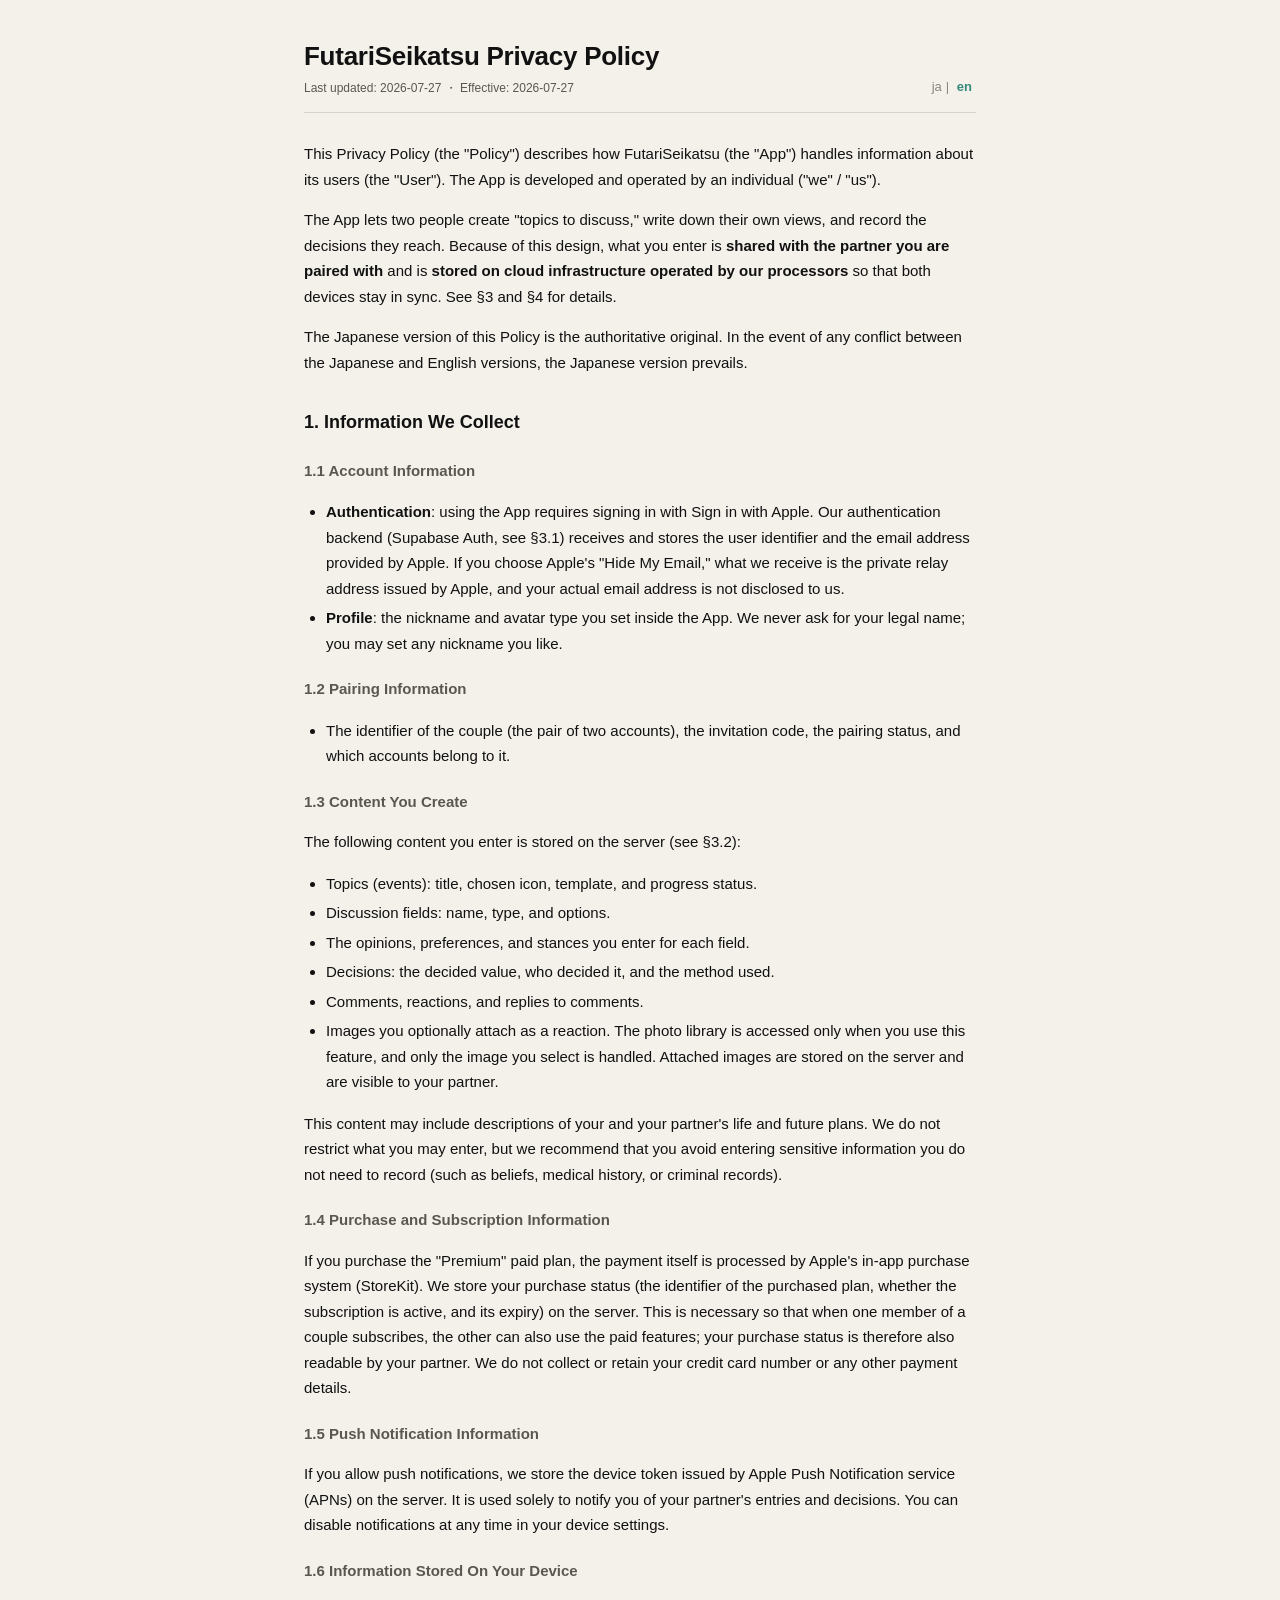
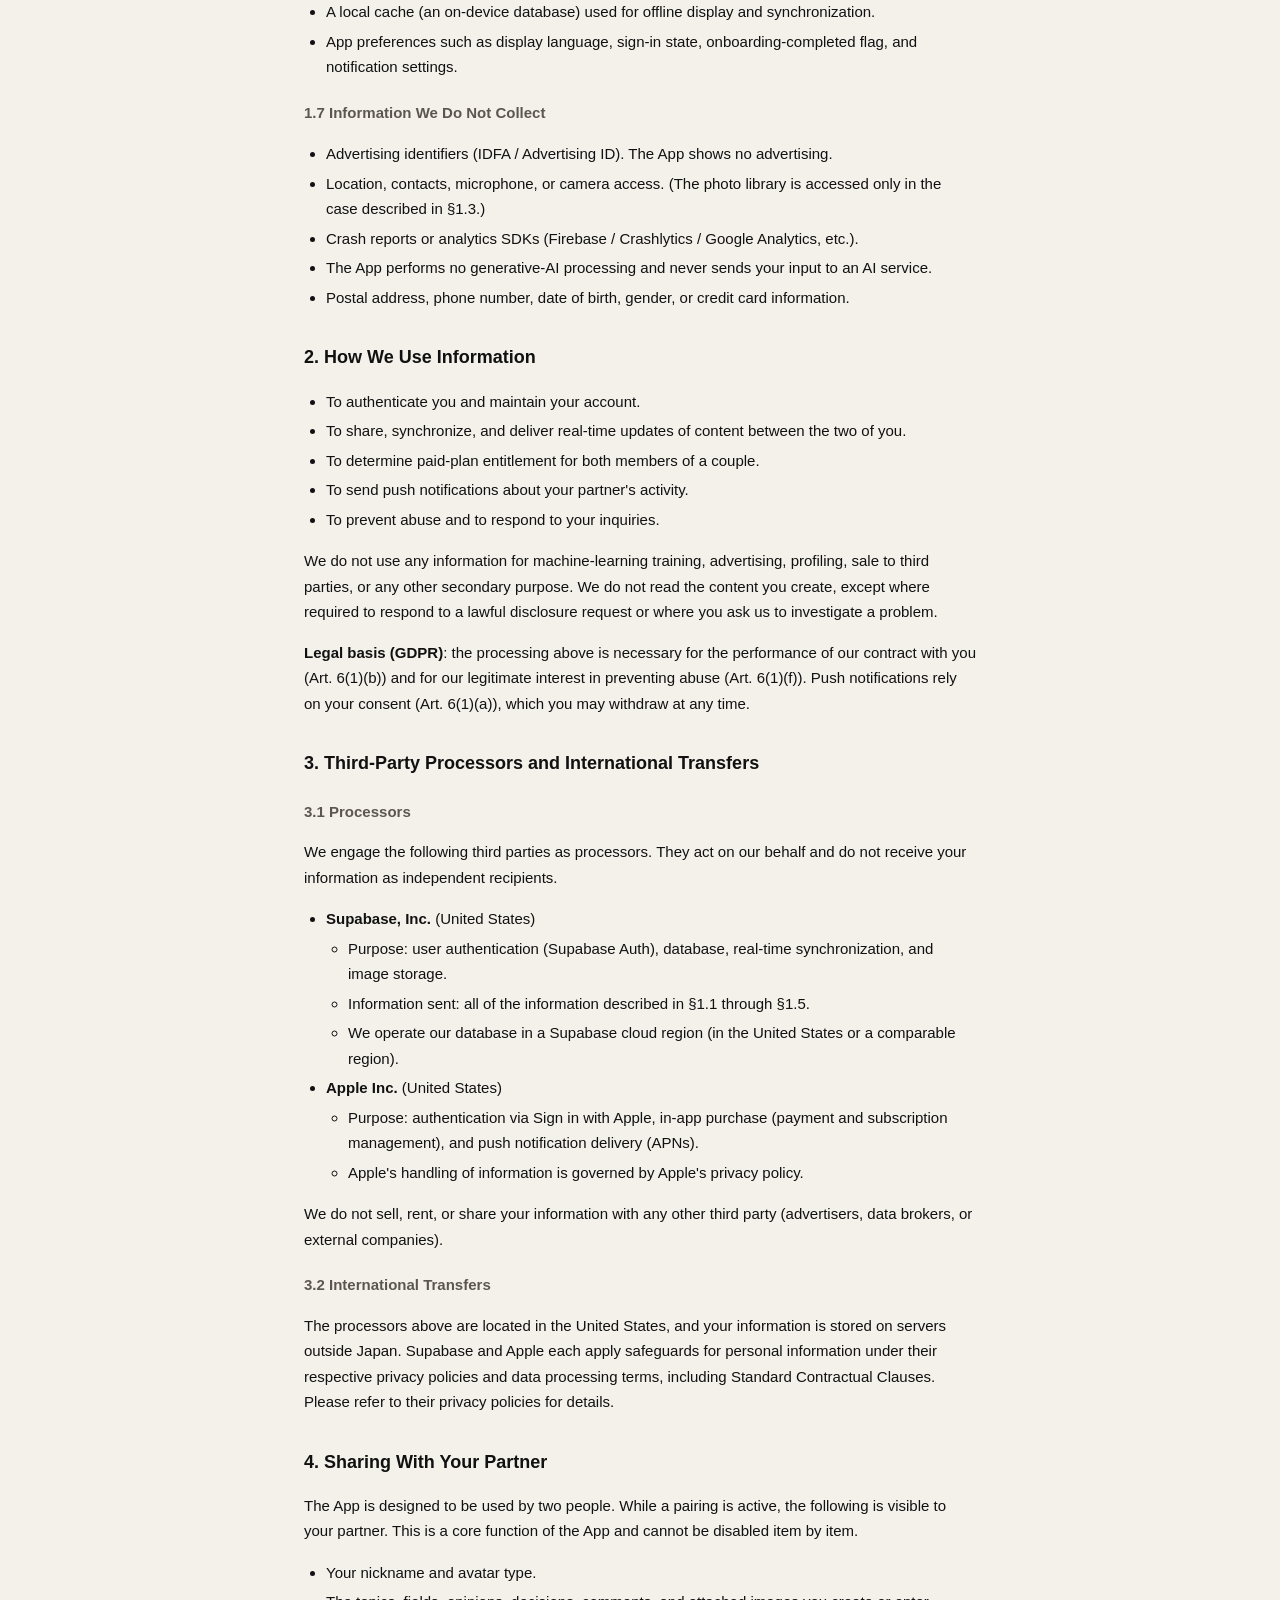
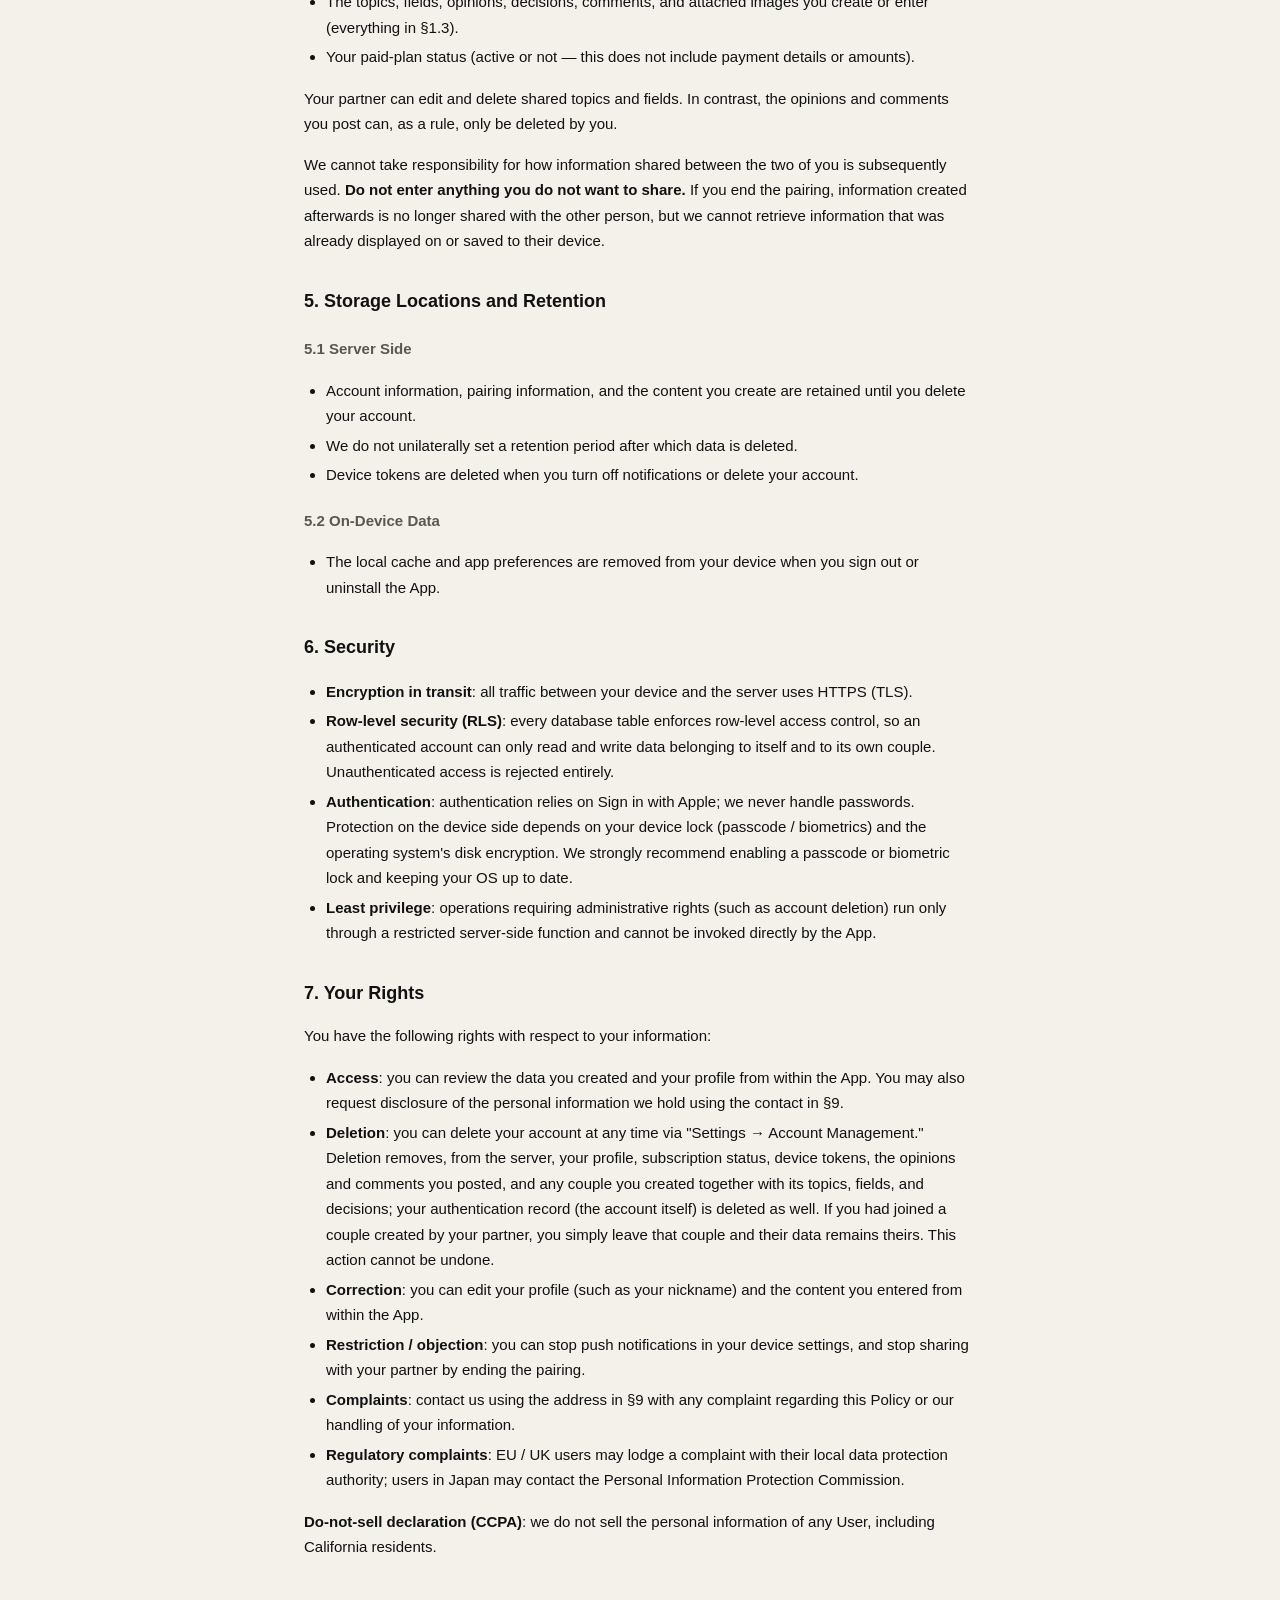
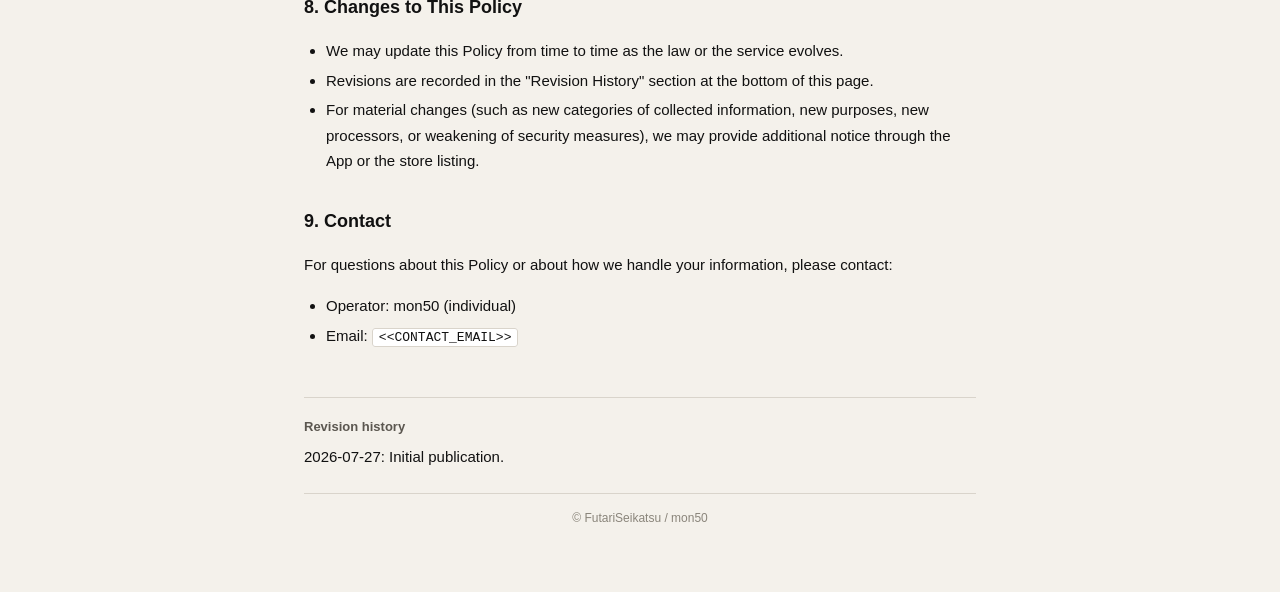
==== legal/privacy/en/index.html @ ec70d280 "Add legal pages for FutariSeikatsu (privacy / terms / tokushoho) Static site for GitHub Pages, mirro" ====
<!doctype html>
<!--
  FutariSeikatsu Privacy Policy (en)
  Mirrors the ja version. Reference frameworks:
  - GDPR (EU) Art. 13 / 14 (information to data subjects), Art. 28 (processors), Art. 15-22 (rights), Art. 44-49 (transfers)
  - CCPA (Cal. Civ. Code §§1798.100-1798.199) — do-not-sell declaration
  - Apple App Store Review Guideline 5.1, 5.1.1(v) (in-app account deletion)
  - The Japanese version is the authoritative original; this English translation is provided for accessibility.
-->
<html lang="en">
  <head>
    <meta charset="utf-8" />
    <meta name="viewport" content="width=device-width, initial-scale=1" />
    <meta name="robots" content="index,follow" />
    <title>FutariSeikatsu Privacy Policy</title>
    <link rel="stylesheet" href="../../shared/style.css" />
  </head>
  <body>
    <main class="legal">
      <header class="head">
        <div>
          <h1>FutariSeikatsu Privacy Policy</h1>
          <div class="sub">Last updated: 2026-07-27 ・ Effective: 2026-07-27</div>
        </div>
        <nav class="lang">
          <a href="../ja/">ja</a>|
          <a href="../en/" class="active">en</a>
        </nav>
      </header>

      <p>
        This Privacy Policy (the "Policy") describes how FutariSeikatsu (the "App") handles information
        about its users (the "User"). The App is developed and operated by an individual ("we" / "us").
      </p>
      <p>
        The App lets two people create "topics to discuss," write down their own views, and record the
        decisions they reach. Because of this design, what you enter is
        <strong>shared with the partner you are paired with</strong> and is
        <strong>stored on cloud infrastructure operated by our processors</strong> so that both devices stay
        in sync. See §3 and §4 for details.
      </p>
      <p>
        The Japanese version of this Policy is the authoritative original. In the event of any conflict
        between the Japanese and English versions, the Japanese version prevails.
      </p>

      <h2>1. Information We Collect</h2>

      <h3>1.1 Account Information</h3>
      <ul>
        <li>
          <strong>Authentication</strong>: using the App requires signing in with Sign in with Apple. Our
          authentication backend (Supabase Auth, see §3.1) receives and stores the user identifier and the
          email address provided by Apple. If you choose Apple's "Hide My Email," what we receive is the
          private relay address issued by Apple, and your actual email address is not disclosed to us.
        </li>
        <li>
          <strong>Profile</strong>: the nickname and avatar type you set inside the App. We never ask for
          your legal name; you may set any nickname you like.
        </li>
      </ul>

      <h3>1.2 Pairing Information</h3>
      <ul>
        <li>The identifier of the couple (the pair of two accounts), the invitation code, the pairing status, and which accounts belong to it.</li>
      </ul>

      <h3>1.3 Content You Create</h3>
      <p>The following content you enter is stored on the server (see §3.2):</p>
      <ul>
        <li>Topics (events): title, chosen icon, template, and progress status.</li>
        <li>Discussion fields: name, type, and options.</li>
        <li>The opinions, preferences, and stances you enter for each field.</li>
        <li>Decisions: the decided value, who decided it, and the method used.</li>
        <li>Comments, reactions, and replies to comments.</li>
        <li>
          Images you optionally attach as a reaction. The photo library is accessed only when you use this
          feature, and only the image you select is handled. Attached images are stored on the server and
          are visible to your partner.
        </li>
      </ul>
      <p>
        This content may include descriptions of your and your partner's life and future plans. We do not
        restrict what you may enter, but we recommend that you avoid entering sensitive information you do
        not need to record (such as beliefs, medical history, or criminal records).
      </p>

      <h3>1.4 Purchase and Subscription Information</h3>
      <p>
        If you purchase the "Premium" paid plan, the payment itself is processed by Apple's in-app purchase
        system (StoreKit). We store your purchase status (the identifier of the purchased plan, whether the
        subscription is active, and its expiry) on the server. This is necessary so that when one member of
        a couple subscribes, the other can also use the paid features; your purchase status is therefore
        also readable by your partner. We do not collect or retain your credit card number or any other
        payment details.
      </p>

      <h3>1.5 Push Notification Information</h3>
      <p>
        If you allow push notifications, we store the device token issued by Apple Push Notification service
        (APNs) on the server. It is used solely to notify you of your partner's entries and decisions. You
        can disable notifications at any time in your device settings.
      </p>

      <h3>1.6 Information Stored On Your Device</h3>
      <ul>
        <li>A local cache (an on-device database) used for offline display and synchronization.</li>
        <li>App preferences such as display language, sign-in state, onboarding-completed flag, and notification settings.</li>
      </ul>

      <h3>1.7 Information We Do Not Collect</h3>
      <ul>
        <li>Advertising identifiers (IDFA / Advertising ID). The App shows no advertising.</li>
        <li>Location, contacts, microphone, or camera access. (The photo library is accessed only in the case described in §1.3.)</li>
        <li>Crash reports or analytics SDKs (Firebase / Crashlytics / Google Analytics, etc.).</li>
        <li>The App performs no generative-AI processing and never sends your input to an AI service.</li>
        <li>Postal address, phone number, date of birth, gender, or credit card information.</li>
      </ul>

      <h2>2. How We Use Information</h2>
      <ul>
        <li>To authenticate you and maintain your account.</li>
        <li>To share, synchronize, and deliver real-time updates of content between the two of you.</li>
        <li>To determine paid-plan entitlement for both members of a couple.</li>
        <li>To send push notifications about your partner's activity.</li>
        <li>To prevent abuse and to respond to your inquiries.</li>
      </ul>
      <p>
        We do not use any information for machine-learning training, advertising, profiling, sale to third
        parties, or any other secondary purpose. We do not read the content you create, except where
        required to respond to a lawful disclosure request or where you ask us to investigate a problem.
      </p>
      <p>
        <strong>Legal basis (GDPR)</strong>: the processing above is necessary for the performance of our
        contract with you (Art. 6(1)(b)) and for our legitimate interest in preventing abuse (Art. 6(1)(f)).
        Push notifications rely on your consent (Art. 6(1)(a)), which you may withdraw at any time.
      </p>

      <h2>3. Third-Party Processors and International Transfers</h2>
      <h3>3.1 Processors</h3>
      <p>
        We engage the following third parties as processors. They act on our behalf and do not receive your
        information as independent recipients.
      </p>
      <ul>
        <li>
          <strong>Supabase, Inc.</strong> (United States)
          <ul>
            <li>Purpose: user authentication (Supabase Auth), database, real-time synchronization, and image storage.</li>
            <li>Information sent: all of the information described in §1.1 through §1.5.</li>
            <li>We operate our database in a Supabase cloud region (in the United States or a comparable region).</li>
          </ul>
        </li>
        <li>
          <strong>Apple Inc.</strong> (United States)
          <ul>
            <li>Purpose: authentication via Sign in with Apple, in-app purchase (payment and subscription management), and push notification delivery (APNs).</li>
            <li>Apple's handling of information is governed by Apple's privacy policy.</li>
          </ul>
        </li>
      </ul>
      <p>
        We do not sell, rent, or share your information with any other third party (advertisers, data
        brokers, or external companies).
      </p>
      <h3>3.2 International Transfers</h3>
      <p>
        The processors above are located in the United States, and your information is stored on servers
        outside Japan. Supabase and Apple each apply safeguards for personal information under their
        respective privacy policies and data processing terms, including Standard Contractual Clauses.
        Please refer to their privacy policies for details.
      </p>

      <h2>4. Sharing With Your Partner</h2>
      <p>
        The App is designed to be used by two people. While a pairing is active, the following is visible to
        your partner. This is a core function of the App and cannot be disabled item by item.
      </p>
      <ul>
        <li>Your nickname and avatar type.</li>
        <li>The topics, fields, opinions, decisions, comments, and attached images you create or enter (everything in §1.3).</li>
        <li>Your paid-plan status (active or not — this does not include payment details or amounts).</li>
      </ul>
      <p>
        Your partner can edit and delete shared topics and fields. In contrast, the opinions and comments
        you post can, as a rule, only be deleted by you.
      </p>
      <p>
        We cannot take responsibility for how information shared between the two of you is subsequently
        used. <strong>Do not enter anything you do not want to share.</strong> If you end the pairing,
        information created afterwards is no longer shared with the other person, but we cannot retrieve
        information that was already displayed on or saved to their device.
      </p>

      <h2>5. Storage Locations and Retention</h2>
      <h3>5.1 Server Side</h3>
      <ul>
        <li>Account information, pairing information, and the content you create are retained until you delete your account.</li>
        <li>We do not unilaterally set a retention period after which data is deleted.</li>
        <li>Device tokens are deleted when you turn off notifications or delete your account.</li>
      </ul>
      <h3>5.2 On-Device Data</h3>
      <ul>
        <li>The local cache and app preferences are removed from your device when you sign out or uninstall the App.</li>
      </ul>

      <h2>6. Security</h2>
      <ul>
        <li><strong>Encryption in transit</strong>: all traffic between your device and the server uses HTTPS (TLS).</li>
        <li>
          <strong>Row-level security (RLS)</strong>: every database table enforces row-level access control,
          so an authenticated account can only read and write data belonging to itself and to its own
          couple. Unauthenticated access is rejected entirely.
        </li>
        <li>
          <strong>Authentication</strong>: authentication relies on Sign in with Apple; we never handle
          passwords. Protection on the device side depends on your device lock (passcode / biometrics) and
          the operating system's disk encryption. We strongly recommend enabling a passcode or biometric
          lock and keeping your OS up to date.
        </li>
        <li>
          <strong>Least privilege</strong>: operations requiring administrative rights (such as account
          deletion) run only through a restricted server-side function and cannot be invoked directly by the
          App.
        </li>
      </ul>

      <h2>7. Your Rights</h2>
      <p>You have the following rights with respect to your information:</p>
      <ul>
        <li><strong>Access</strong>: you can review the data you created and your profile from within the App. You may also request disclosure of the personal information we hold using the contact in §9.</li>
        <li>
          <strong>Deletion</strong>: you can delete your account at any time via "Settings → Account
          Management." Deletion removes, from the server, your profile, subscription status, device tokens,
          the opinions and comments you posted, and any couple you created together with its topics, fields,
          and decisions; your authentication record (the account itself) is deleted as well. If you had
          joined a couple created by your partner, you simply leave that couple and their data remains
          theirs. This action cannot be undone.
        </li>
        <li><strong>Correction</strong>: you can edit your profile (such as your nickname) and the content you entered from within the App.</li>
        <li><strong>Restriction / objection</strong>: you can stop push notifications in your device settings, and stop sharing with your partner by ending the pairing.</li>
        <li><strong>Complaints</strong>: contact us using the address in §9 with any complaint regarding this Policy or our handling of your information.</li>
        <li><strong>Regulatory complaints</strong>: EU / UK users may lodge a complaint with their local data protection authority; users in Japan may contact the Personal Information Protection Commission.</li>
      </ul>
      <p>
        <strong>Do-not-sell declaration (CCPA)</strong>: we do not sell the personal information of any
        User, including California residents.
      </p>

      <h2>8. Changes to This Policy</h2>
      <ul>
        <li>We may update this Policy from time to time as the law or the service evolves.</li>
        <li>Revisions are recorded in the "Revision History" section at the bottom of this page.</li>
        <li>
          For material changes (such as new categories of collected information, new purposes, new
          processors, or weakening of security measures), we may provide additional notice through the App
          or the store listing.
        </li>
      </ul>

      <h2>9. Contact</h2>
      <p>For questions about this Policy or about how we handle your information, please contact:</p>
      <ul>
        <li>Operator: mon50 (individual)</li>
        <li>Email: <code>&lt;&lt;CONTACT_EMAIL&gt;&gt;</code></li>
      </ul>

      <footer class="revisions">
        <strong>Revision history</strong>
        <ul>
          <li>2026-07-27: Initial publication.</li>
        </ul>
      </footer>
      <footer class="bottom">© FutariSeikatsu / mon50</footer>
    </main>
  </body>
</html>
---- legal/shared/style.css ----
/*
  ふたりせいかつ 法務ページ共有スタイル。
  worldview: Soft Brutalist Minimal Grid。落ち着いた色とフラットレイアウト、絵文字や装飾を避ける。
  アクセントはアプリのプライマリ Warm Mint (#84D4C8) を、クリーム地でのコントラスト確保のため暗く調整した値。
*/

:root {
  --bg: #f4f1eb;
  --surface: #ffffff;
  --line: #d9d4cb;
  --text: #111111;
  --text-muted: #5b5750;
  --text-subtle: #8a857b;
  --accent: #35887a;
  --link: #3f5a62;
}

* {
  box-sizing: border-box;
}

html,
body {
  margin: 0;
  padding: 0;
}

body {
  background: var(--bg);
  color: var(--text);
  font-family: -apple-system, "Hiragino Sans", "Helvetica Neue", "Yu Gothic", "Segoe UI", Arial,
    sans-serif;
  font-size: 16px;
  line-height: 1.7;
  -webkit-text-size-adjust: 100%;
}

main.legal {
  max-width: 720px;
  margin: 0 auto;
  padding: 40px 24px 64px;
}

header.head {
  border-bottom: 1px solid var(--line);
  padding-bottom: 14px;
  margin-bottom: 28px;
  display: flex;
  justify-content: space-between;
  align-items: flex-end;
  gap: 16px;
  flex-wrap: wrap;
}

header.head h1 {
  margin: 0;
  font-size: 26px;
  line-height: 1.3;
  font-weight: 700;
  letter-spacing: -0.01em;
}

header.head .sub {
  font-size: 12px;
  color: var(--text-muted);
  margin-top: 4px;
}

nav.lang {
  font-size: 13px;
  color: var(--text-subtle);
}

nav.lang a {
  color: var(--text-subtle);
  text-decoration: none;
  margin: 0 4px;
}

nav.lang a.active {
  color: var(--accent);
  font-weight: 700;
}

nav.lang a:hover {
  color: var(--text-muted);
}

main.legal h2 {
  font-size: 18px;
  margin-top: 32px;
  margin-bottom: 8px;
  font-weight: 700;
}

main.legal h3 {
  font-size: 15px;
  margin-top: 20px;
  margin-bottom: 6px;
  font-weight: 700;
  color: var(--text-muted);
}

main.legal p,
main.legal li {
  font-size: 15px;
  color: var(--text);
}

main.legal ul,
main.legal ol {
  padding-left: 22px;
}

main.legal li {
  margin: 4px 0;
}

main.legal strong {
  font-weight: 700;
}

main.legal code {
  background: var(--surface);
  border: 1px solid var(--line);
  padding: 1px 6px;
  border-radius: 3px;
  font-family: "SF Mono", Menlo, Consolas, monospace;
  font-size: 13px;
}

footer.revisions {
  margin-top: 48px;
  padding-top: 18px;
  border-top: 1px solid var(--line);
  font-size: 13px;
  color: var(--text-muted);
}

footer.revisions strong {
  display: block;
  margin-bottom: 6px;
}

footer.revisions ul {
  list-style: none;
  padding-left: 0;
  margin: 0;
}

footer.revisions li {
  margin: 3px 0;
}

footer.bottom {
  margin-top: 24px;
  padding-top: 14px;
  border-top: 1px solid var(--line);
  font-size: 12px;
  color: var(--text-subtle);
  text-align: center;
}

@media (max-width: 480px) {
  main.legal {
    padding: 24px 16px 48px;
  }
  header.head h1 {
    font-size: 22px;
  }
}
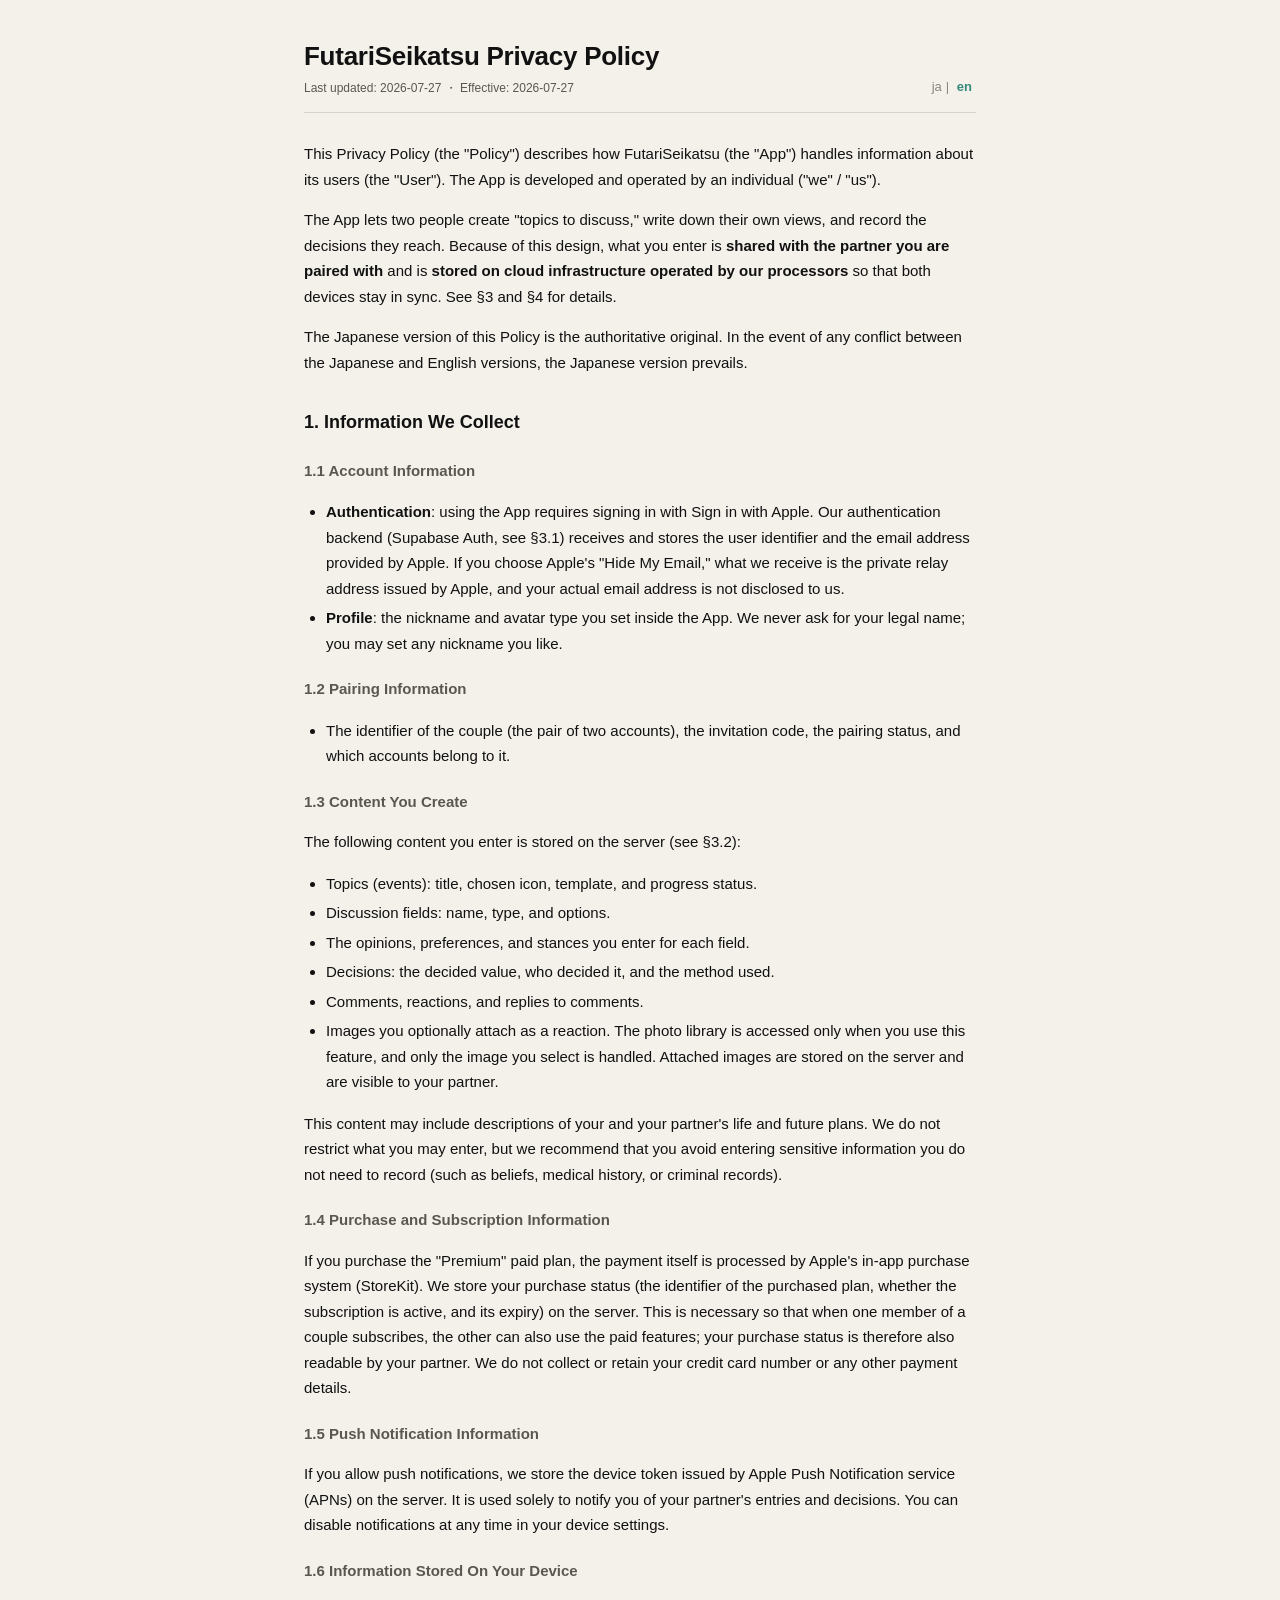
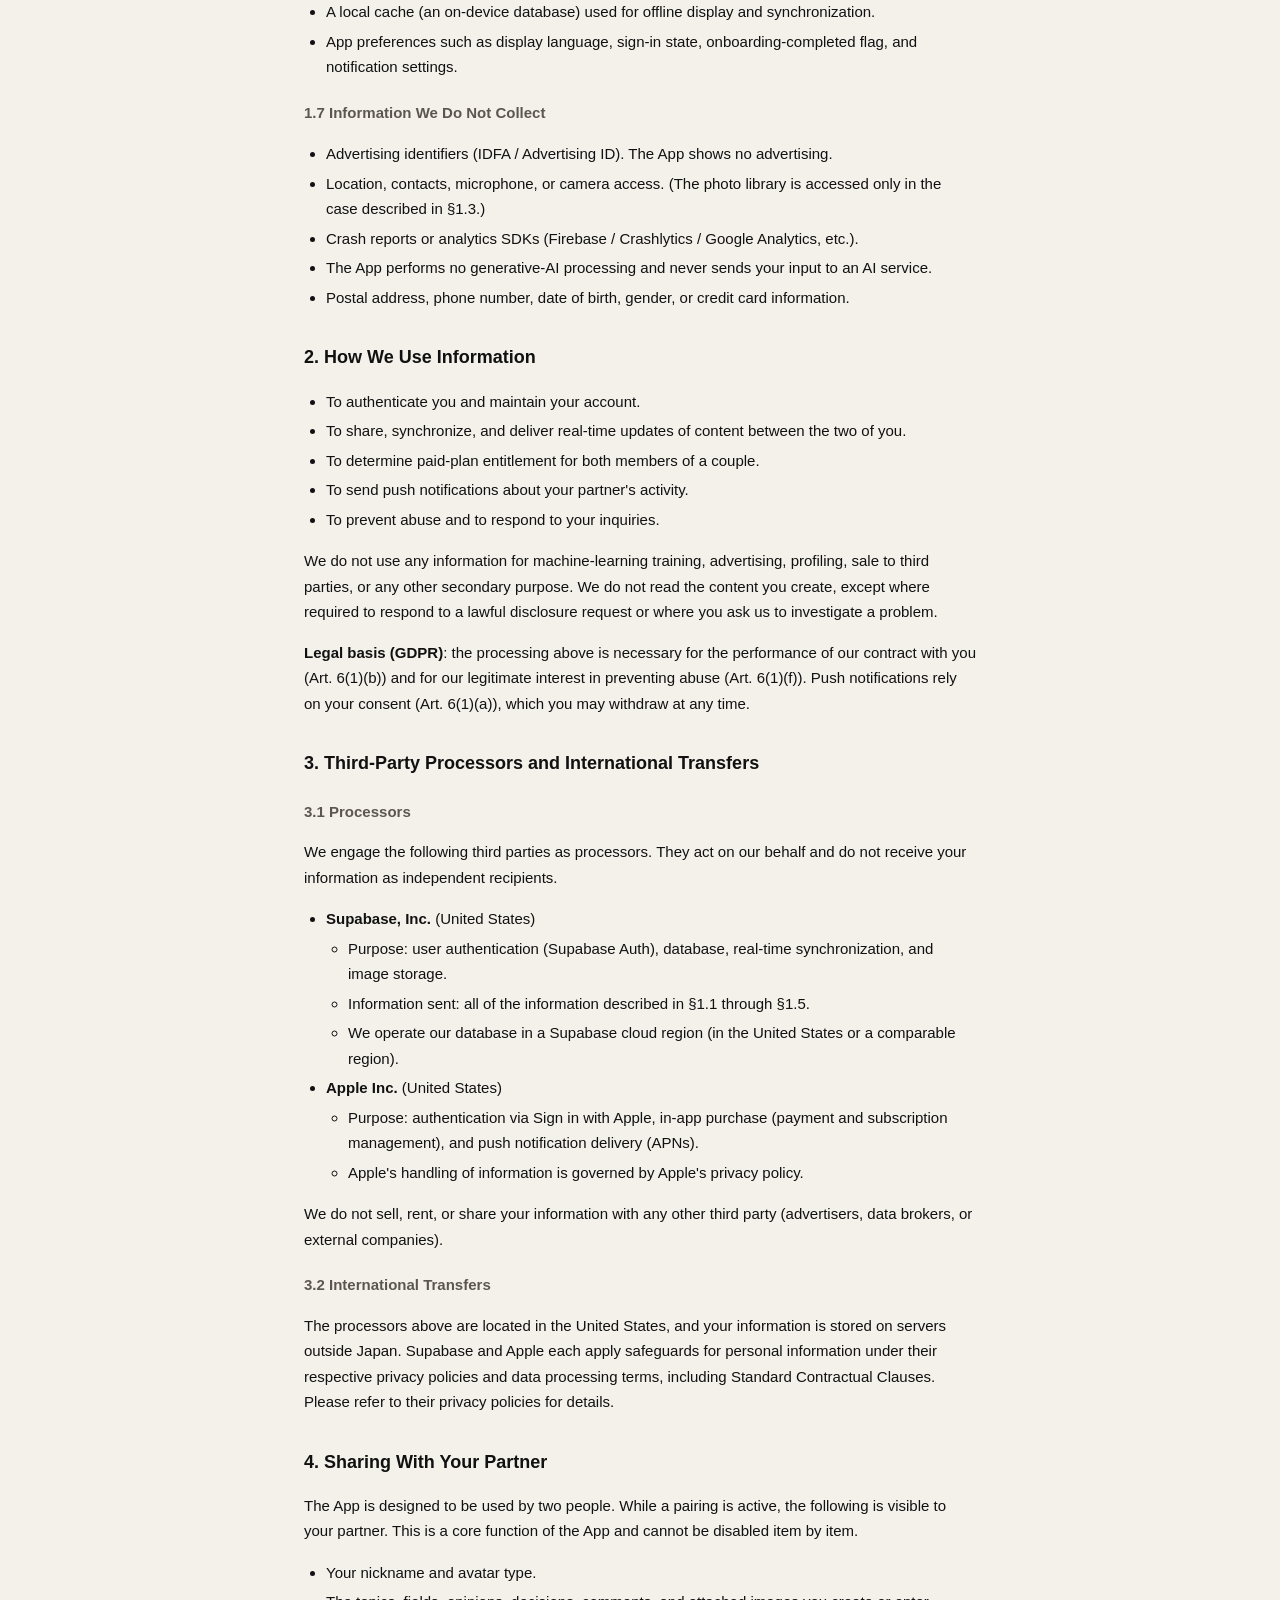
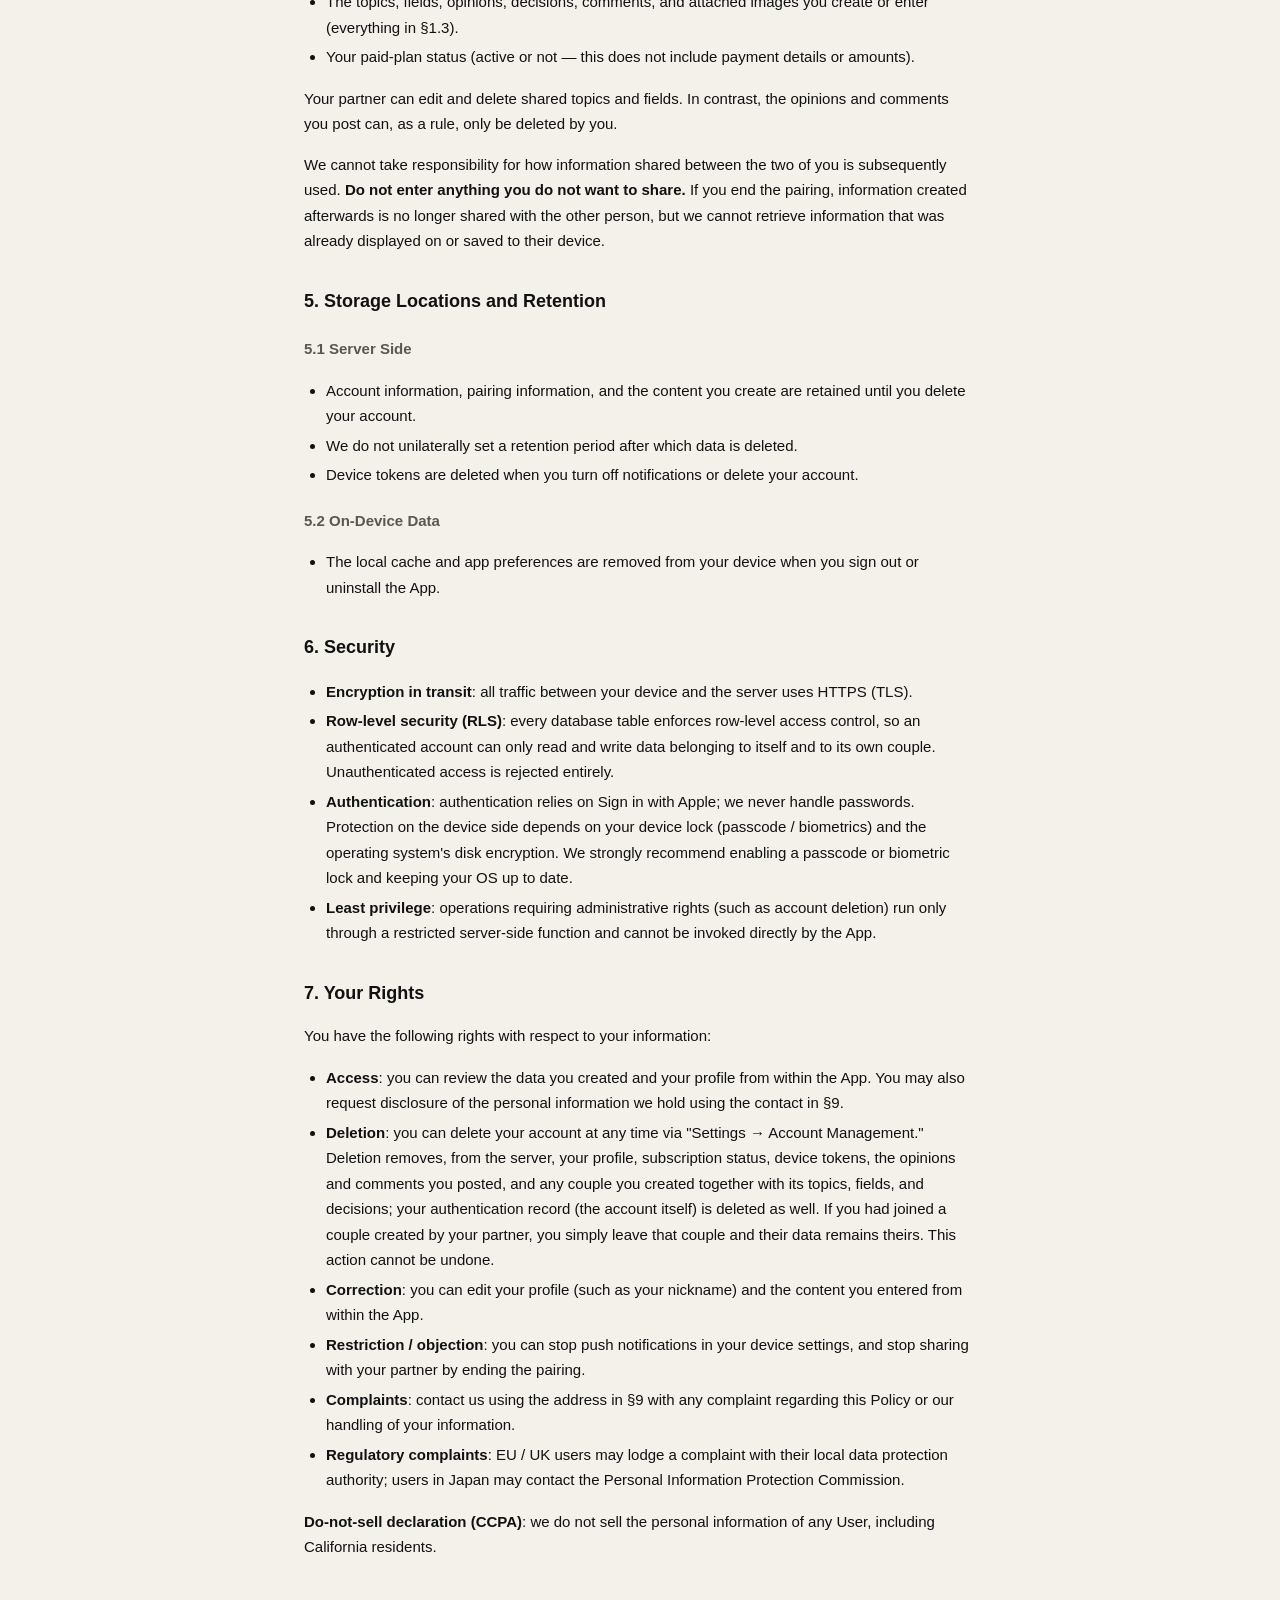
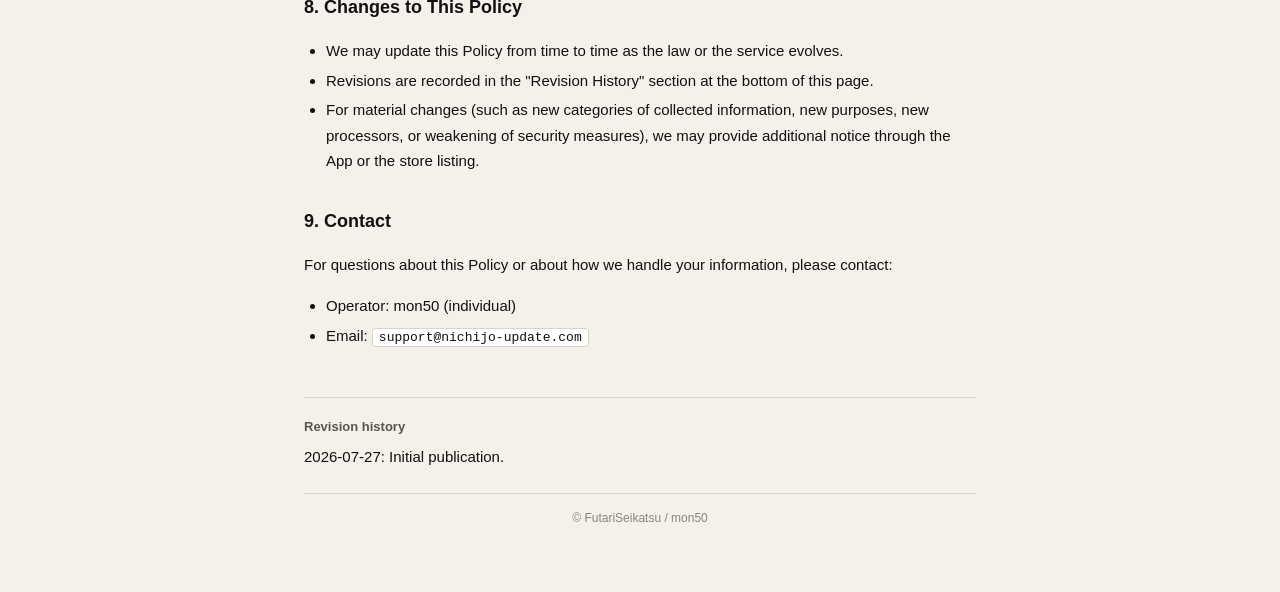
==== commit 88c219ba: "legal: 連絡先メールを support@nichijo-update.com に確定・置換 Co-Authored-By: Claude Fable 5 <noreply@anthropic.c" ====
--- a/legal/privacy/en/index.html
+++ b/legal/privacy/en/index.html
@@ -262,7 +262,7 @@
       <p>For questions about this Policy or about how we handle your information, please contact:</p>
       <ul>
         <li>Operator: mon50 (individual)</li>
-        <li>Email: <code>&lt;&lt;CONTACT_EMAIL&gt;&gt;</code></li>
+        <li>Email: <code>support@nichijo-update.com</code></li>
       </ul>
 
       <footer class="revisions">
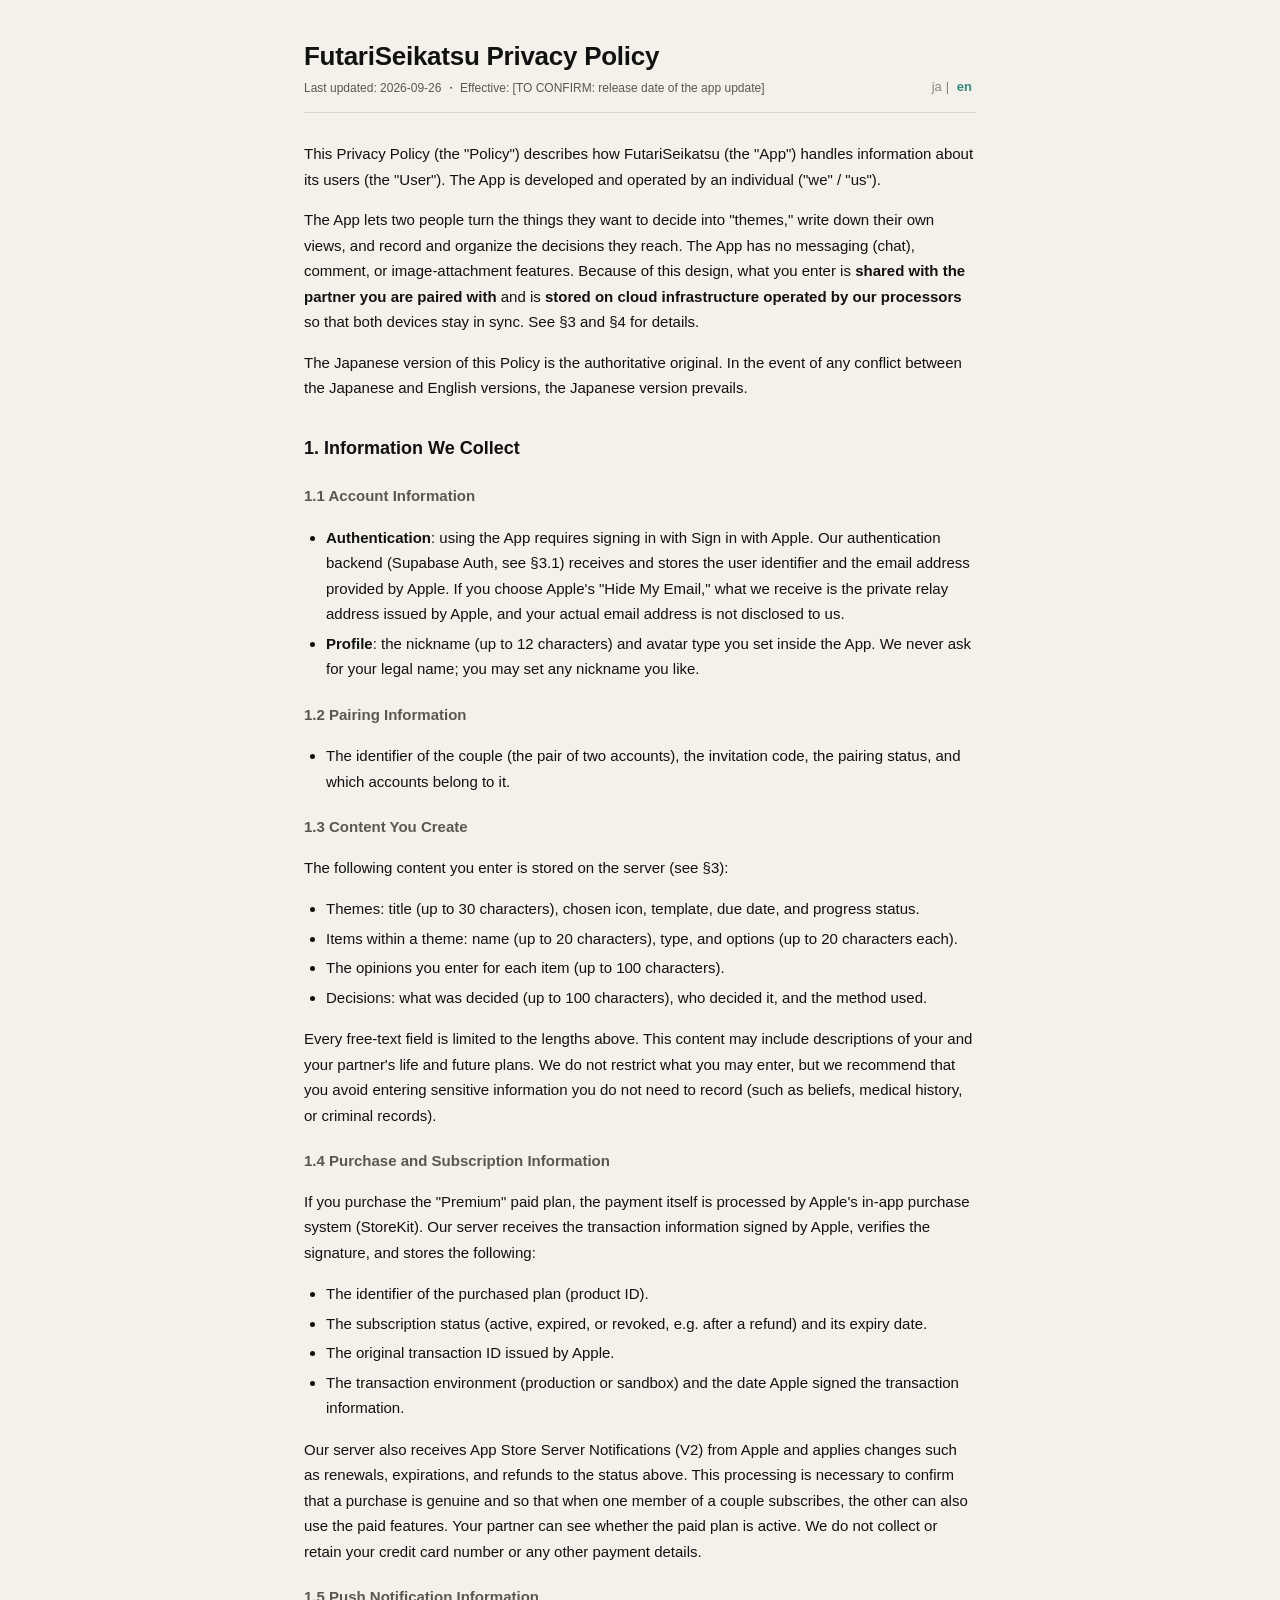
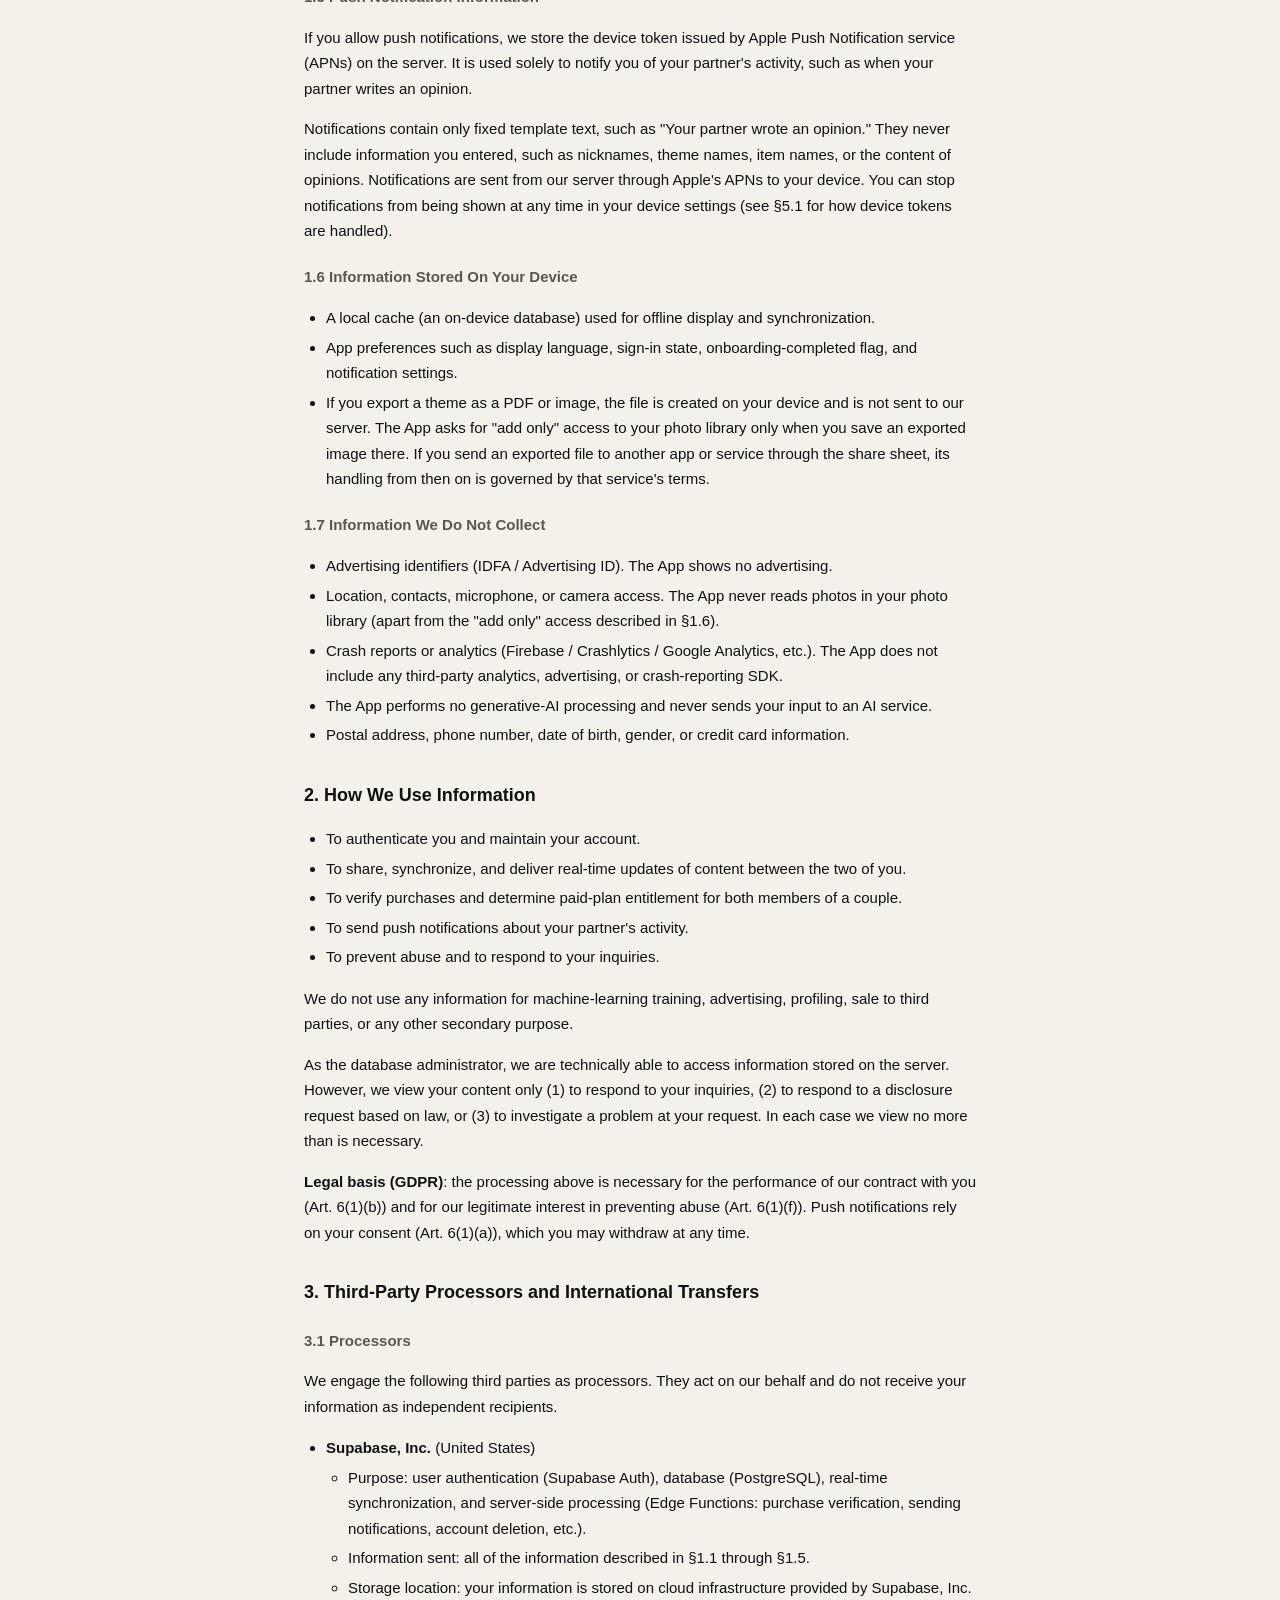
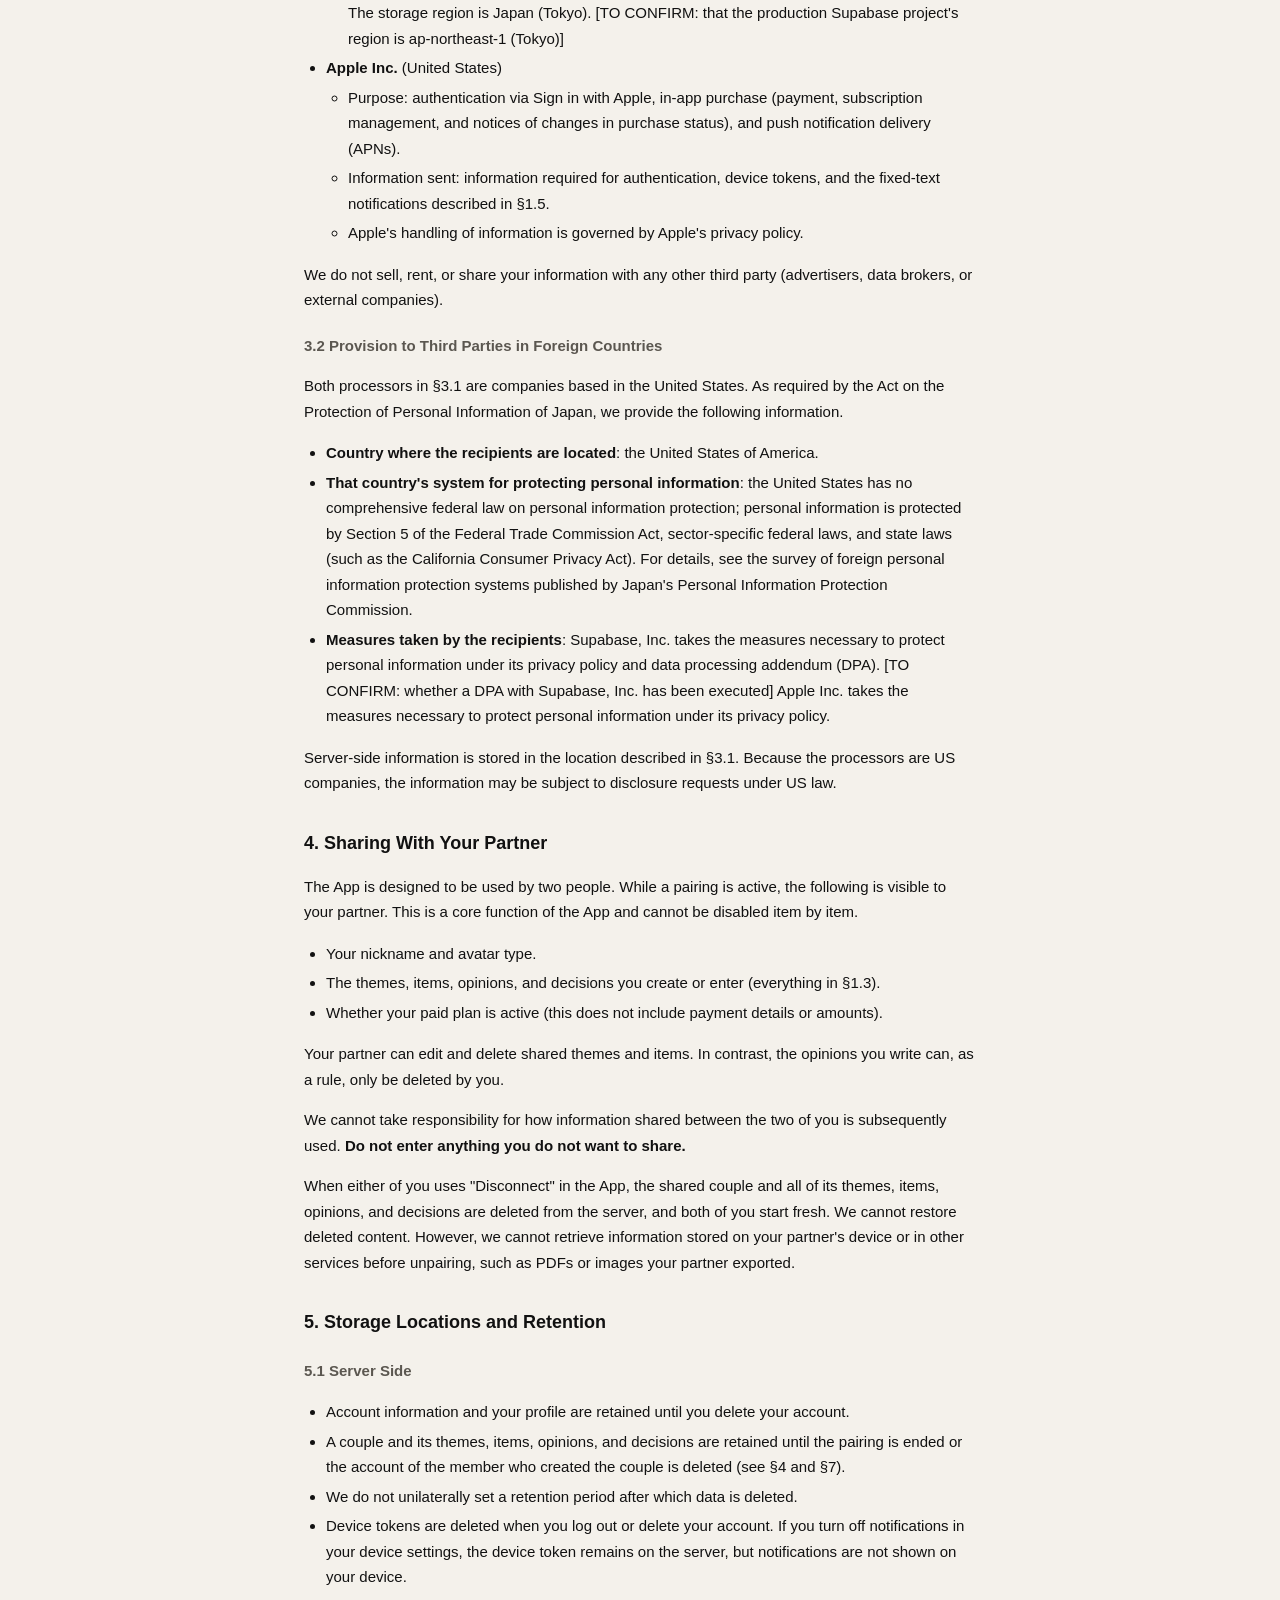
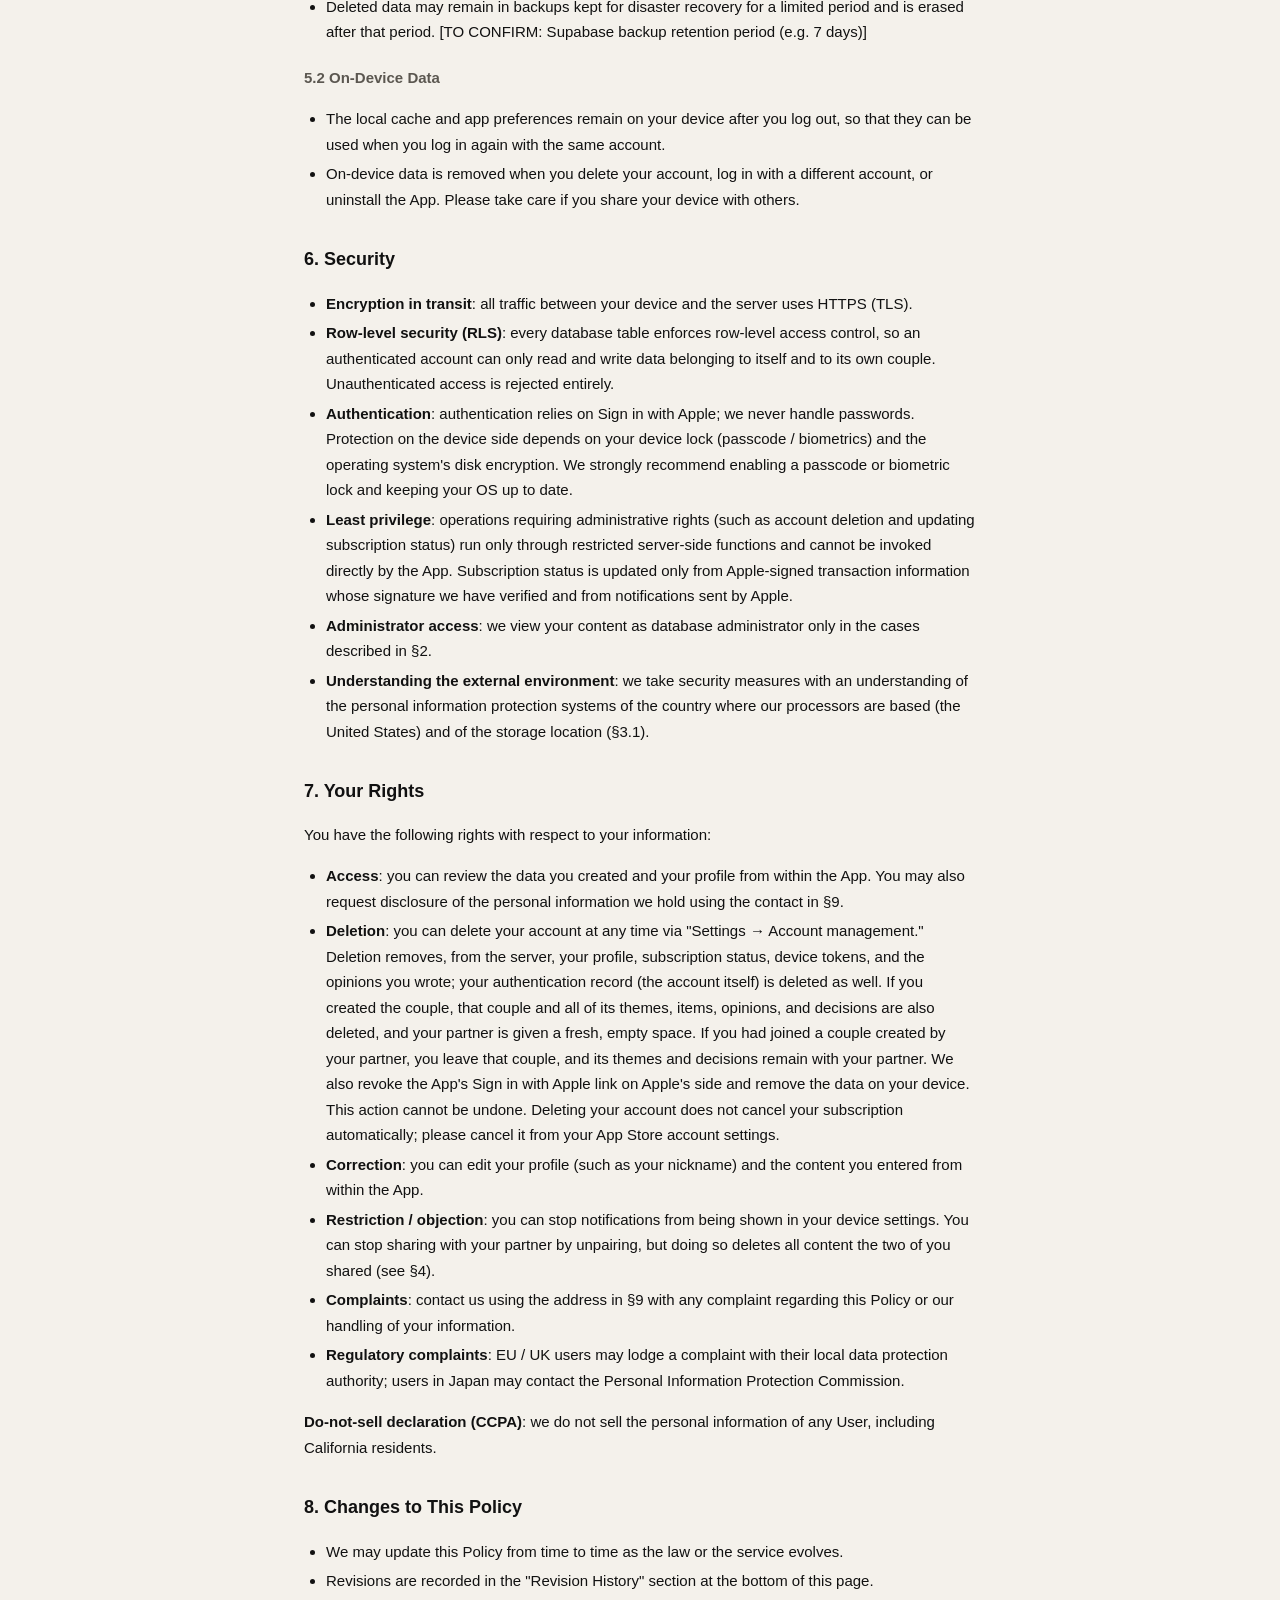
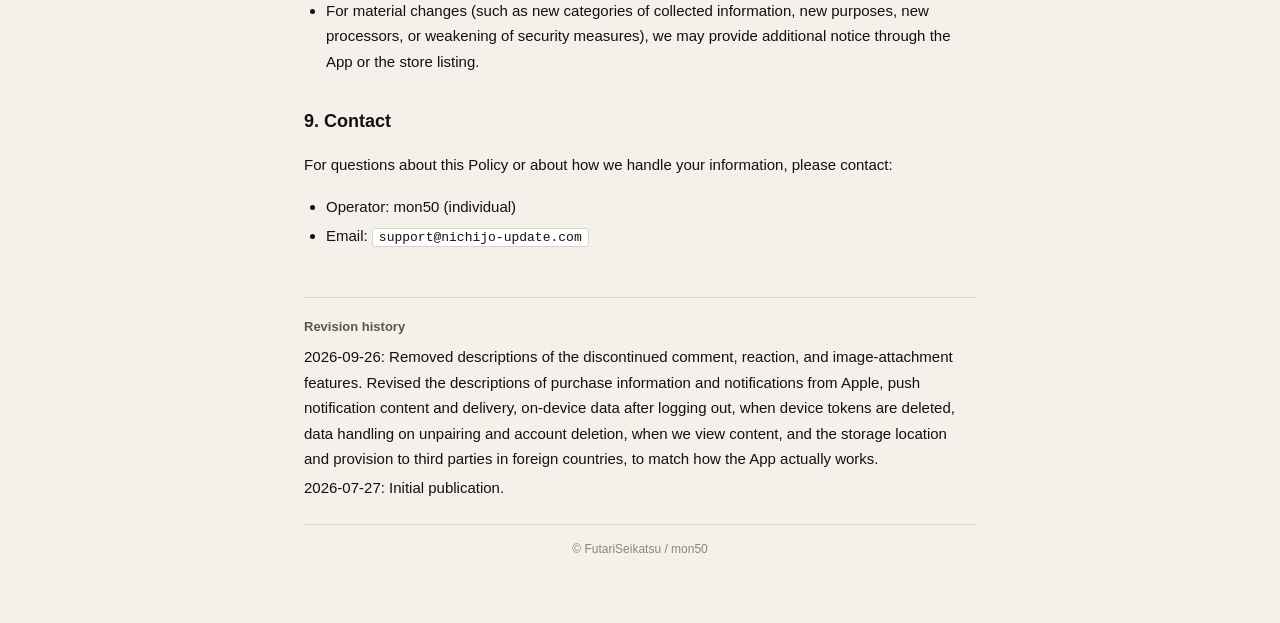
==== commit 20234e4c: "legal: 廃止した機能の記載を消し、プライバシーポリシーと利用規約を実際の動作に合わせる - コメント・リアクション・画像添付と写真ライブラリの読み取りに関する記載を削除 - 購入情報の保存項目と" ====
--- a/legal/privacy/en/index.html
+++ b/legal/privacy/en/index.html
@@ -6,6 +6,8 @@
   - CCPA (Cal. Civ. Code §§1798.100-1798.199) — do-not-sell declaration
   - Apple App Store Review Guideline 5.1, 5.1.1(v) (in-app account deletion)
   - The Japanese version is the authoritative original; this English translation is provided for accessibility.
+
+  "[TO CONFIRM: ...]" marks facts the operator must verify and fill in before publishing (same spots as 【要確認】 in ja).
 -->
 <html lang="en">
   <head>
@@ -20,7 +22,7 @@
       <header class="head">
         <div>
           <h1>FutariSeikatsu Privacy Policy</h1>
-          <div class="sub">Last updated: 2026-07-27 ・ Effective: 2026-07-27</div>
+          <div class="sub">Last updated: 2026-09-26 ・ Effective: [TO CONFIRM: release date of the app update]</div>
         </div>
         <nav class="lang">
           <a href="../ja/">ja</a>|
@@ -33,8 +35,9 @@
         about its users (the "User"). The App is developed and operated by an individual ("we" / "us").
       </p>
       <p>
-        The App lets two people create "topics to discuss," write down their own views, and record the
-        decisions they reach. Because of this design, what you enter is
+        The App lets two people turn the things they want to decide into "themes," write down their own
+        views, and record and organize the decisions they reach. The App has no messaging (chat), comment,
+        or image-attachment features. Because of this design, what you enter is
         <strong>shared with the partner you are paired with</strong> and is
         <strong>stored on cloud infrastructure operated by our processors</strong> so that both devices stay
         in sync. See §3 and §4 for details.
@@ -55,8 +58,8 @@
           private relay address issued by Apple, and your actual email address is not disclosed to us.
         </li>
         <li>
-          <strong>Profile</strong>: the nickname and avatar type you set inside the App. We never ask for
-          your legal name; you may set any nickname you like.
+          <strong>Profile</strong>: the nickname (up to 12 characters) and avatar type you set inside the
+          App. We never ask for your legal name; you may set any nickname you like.
         </li>
       </ul>
 
@@ -66,53 +69,71 @@
       </ul>
 
       <h3>1.3 Content You Create</h3>
-      <p>The following content you enter is stored on the server (see §3.2):</p>
-      <ul>
-        <li>Topics (events): title, chosen icon, template, and progress status.</li>
-        <li>Discussion fields: name, type, and options.</li>
-        <li>The opinions, preferences, and stances you enter for each field.</li>
-        <li>Decisions: the decided value, who decided it, and the method used.</li>
-        <li>Comments, reactions, and replies to comments.</li>
-        <li>
-          Images you optionally attach as a reaction. The photo library is accessed only when you use this
-          feature, and only the image you select is handled. Attached images are stored on the server and
-          are visible to your partner.
-        </li>
-      </ul>
-      <p>
-        This content may include descriptions of your and your partner's life and future plans. We do not
-        restrict what you may enter, but we recommend that you avoid entering sensitive information you do
-        not need to record (such as beliefs, medical history, or criminal records).
+      <p>The following content you enter is stored on the server (see §3):</p>
+      <ul>
+        <li>Themes: title (up to 30 characters), chosen icon, template, due date, and progress status.</li>
+        <li>Items within a theme: name (up to 20 characters), type, and options (up to 20 characters each).</li>
+        <li>The opinions you enter for each item (up to 100 characters).</li>
+        <li>Decisions: what was decided (up to 100 characters), who decided it, and the method used.</li>
+      </ul>
+      <p>
+        Every free-text field is limited to the lengths above. This content may include descriptions of your
+        and your partner's life and future plans. We do not restrict what you may enter, but we recommend
+        that you avoid entering sensitive information you do not need to record (such as beliefs, medical
+        history, or criminal records).
       </p>
 
       <h3>1.4 Purchase and Subscription Information</h3>
       <p>
         If you purchase the "Premium" paid plan, the payment itself is processed by Apple's in-app purchase
-        system (StoreKit). We store your purchase status (the identifier of the purchased plan, whether the
-        subscription is active, and its expiry) on the server. This is necessary so that when one member of
-        a couple subscribes, the other can also use the paid features; your purchase status is therefore
-        also readable by your partner. We do not collect or retain your credit card number or any other
-        payment details.
+        system (StoreKit). Our server receives the transaction information signed by Apple, verifies the
+        signature, and stores the following:
+      </p>
+      <ul>
+        <li>The identifier of the purchased plan (product ID).</li>
+        <li>The subscription status (active, expired, or revoked, e.g. after a refund) and its expiry date.</li>
+        <li>The original transaction ID issued by Apple.</li>
+        <li>The transaction environment (production or sandbox) and the date Apple signed the transaction information.</li>
+      </ul>
+      <p>
+        Our server also receives App Store Server Notifications (V2) from Apple and applies changes such as
+        renewals, expirations, and refunds to the status above. This processing is necessary to confirm that
+        a purchase is genuine and so that when one member of a couple subscribes, the other can also use the
+        paid features. Your partner can see whether the paid plan is active. We do not collect or retain your
+        credit card number or any other payment details.
       </p>
 
       <h3>1.5 Push Notification Information</h3>
       <p>
         If you allow push notifications, we store the device token issued by Apple Push Notification service
-        (APNs) on the server. It is used solely to notify you of your partner's entries and decisions. You
-        can disable notifications at any time in your device settings.
+        (APNs) on the server. It is used solely to notify you of your partner's activity, such as when your
+        partner writes an opinion.
+      </p>
+      <p>
+        Notifications contain only fixed template text, such as "Your partner wrote an opinion." They never
+        include information you entered, such as nicknames, theme names, item names, or the content of
+        opinions. Notifications are sent from our server through Apple's APNs to your device. You can stop
+        notifications from being shown at any time in your device settings (see §5.1 for how device tokens
+        are handled).
       </p>
 
       <h3>1.6 Information Stored On Your Device</h3>
       <ul>
         <li>A local cache (an on-device database) used for offline display and synchronization.</li>
         <li>App preferences such as display language, sign-in state, onboarding-completed flag, and notification settings.</li>
+        <li>
+          If you export a theme as a PDF or image, the file is created on your device and is not sent to our
+          server. The App asks for "add only" access to your photo library only when you save an exported
+          image there. If you send an exported file to another app or service through the share sheet, its
+          handling from then on is governed by that service's terms.
+        </li>
       </ul>
 
       <h3>1.7 Information We Do Not Collect</h3>
       <ul>
         <li>Advertising identifiers (IDFA / Advertising ID). The App shows no advertising.</li>
-        <li>Location, contacts, microphone, or camera access. (The photo library is accessed only in the case described in §1.3.)</li>
-        <li>Crash reports or analytics SDKs (Firebase / Crashlytics / Google Analytics, etc.).</li>
+        <li>Location, contacts, microphone, or camera access. The App never reads photos in your photo library (apart from the "add only" access described in §1.6).</li>
+        <li>Crash reports or analytics (Firebase / Crashlytics / Google Analytics, etc.). The App does not include any third-party analytics, advertising, or crash-reporting SDK.</li>
         <li>The App performs no generative-AI processing and never sends your input to an AI service.</li>
         <li>Postal address, phone number, date of birth, gender, or credit card information.</li>
       </ul>
@@ -121,14 +142,19 @@
       <ul>
         <li>To authenticate you and maintain your account.</li>
         <li>To share, synchronize, and deliver real-time updates of content between the two of you.</li>
-        <li>To determine paid-plan entitlement for both members of a couple.</li>
+        <li>To verify purchases and determine paid-plan entitlement for both members of a couple.</li>
         <li>To send push notifications about your partner's activity.</li>
         <li>To prevent abuse and to respond to your inquiries.</li>
       </ul>
       <p>
         We do not use any information for machine-learning training, advertising, profiling, sale to third
-        parties, or any other secondary purpose. We do not read the content you create, except where
-        required to respond to a lawful disclosure request or where you ask us to investigate a problem.
+        parties, or any other secondary purpose.
+      </p>
+      <p>
+        As the database administrator, we are technically able to access information stored on the server.
+        However, we view your content only (1) to respond to your inquiries, (2) to respond to a disclosure
+        request based on law, or (3) to investigate a problem at your request. In each case we view no more
+        than is necessary.
       </p>
       <p>
         <strong>Legal basis (GDPR)</strong>: the processing above is necessary for the performance of our
@@ -146,15 +172,19 @@
         <li>
           <strong>Supabase, Inc.</strong> (United States)
           <ul>
-            <li>Purpose: user authentication (Supabase Auth), database, real-time synchronization, and image storage.</li>
+            <li>Purpose: user authentication (Supabase Auth), database (PostgreSQL), real-time synchronization, and server-side processing (Edge Functions: purchase verification, sending notifications, account deletion, etc.).</li>
             <li>Information sent: all of the information described in §1.1 through §1.5.</li>
-            <li>We operate our database in a Supabase cloud region (in the United States or a comparable region).</li>
+            <li>
+              Storage location: your information is stored on cloud infrastructure provided by Supabase, Inc.
+              The storage region is Japan (Tokyo). [TO CONFIRM: that the production Supabase project's region is ap-northeast-1 (Tokyo)]
+            </li>
           </ul>
         </li>
         <li>
           <strong>Apple Inc.</strong> (United States)
           <ul>
-            <li>Purpose: authentication via Sign in with Apple, in-app purchase (payment and subscription management), and push notification delivery (APNs).</li>
+            <li>Purpose: authentication via Sign in with Apple, in-app purchase (payment, subscription management, and notices of changes in purchase status), and push notification delivery (APNs).</li>
+            <li>Information sent: information required for authentication, device tokens, and the fixed-text notifications described in §1.5.</li>
             <li>Apple's handling of information is governed by Apple's privacy policy.</li>
           </ul>
         </li>
@@ -163,12 +193,31 @@
         We do not sell, rent, or share your information with any other third party (advertisers, data
         brokers, or external companies).
       </p>
-      <h3>3.2 International Transfers</h3>
-      <p>
-        The processors above are located in the United States, and your information is stored on servers
-        outside Japan. Supabase and Apple each apply safeguards for personal information under their
-        respective privacy policies and data processing terms, including Standard Contractual Clauses.
-        Please refer to their privacy policies for details.
+
+      <h3>3.2 Provision to Third Parties in Foreign Countries</h3>
+      <p>
+        Both processors in §3.1 are companies based in the United States. As required by the Act on the
+        Protection of Personal Information of Japan, we provide the following information.
+      </p>
+      <ul>
+        <li><strong>Country where the recipients are located</strong>: the United States of America.</li>
+        <li>
+          <strong>That country's system for protecting personal information</strong>: the United States has
+          no comprehensive federal law on personal information protection; personal information is protected
+          by Section 5 of the Federal Trade Commission Act, sector-specific federal laws, and state laws
+          (such as the California Consumer Privacy Act). For details, see the survey of foreign personal
+          information protection systems published by Japan's Personal Information Protection Commission.
+        </li>
+        <li>
+          <strong>Measures taken by the recipients</strong>: Supabase, Inc. takes the measures necessary to
+          protect personal information under its privacy policy and data processing addendum (DPA).
+          [TO CONFIRM: whether a DPA with Supabase, Inc. has been executed]
+          Apple Inc. takes the measures necessary to protect personal information under its privacy policy.
+        </li>
+      </ul>
+      <p>
+        Server-side information is stored in the location described in §3.1. Because the processors are US
+        companies, the information may be subject to disclosure requests under US law.
       </p>
 
       <h2>4. Sharing With Your Partner</h2>
@@ -178,30 +227,50 @@
       </p>
       <ul>
         <li>Your nickname and avatar type.</li>
-        <li>The topics, fields, opinions, decisions, comments, and attached images you create or enter (everything in §1.3).</li>
-        <li>Your paid-plan status (active or not — this does not include payment details or amounts).</li>
-      </ul>
-      <p>
-        Your partner can edit and delete shared topics and fields. In contrast, the opinions and comments
-        you post can, as a rule, only be deleted by you.
+        <li>The themes, items, opinions, and decisions you create or enter (everything in §1.3).</li>
+        <li>Whether your paid plan is active (this does not include payment details or amounts).</li>
+      </ul>
+      <p>
+        Your partner can edit and delete shared themes and items. In contrast, the opinions you write can,
+        as a rule, only be deleted by you.
       </p>
       <p>
         We cannot take responsibility for how information shared between the two of you is subsequently
-        used. <strong>Do not enter anything you do not want to share.</strong> If you end the pairing,
-        information created afterwards is no longer shared with the other person, but we cannot retrieve
-        information that was already displayed on or saved to their device.
+        used. <strong>Do not enter anything you do not want to share.</strong>
+      </p>
+      <p>
+        When either of you uses "Disconnect" in the App, the shared couple and all of its themes, items,
+        opinions, and decisions are deleted from the server, and both of you start fresh. We cannot restore
+        deleted content. However, we cannot retrieve information stored on your partner's device or in other
+        services before unpairing, such as PDFs or images your partner exported.
       </p>
 
       <h2>5. Storage Locations and Retention</h2>
       <h3>5.1 Server Side</h3>
       <ul>
-        <li>Account information, pairing information, and the content you create are retained until you delete your account.</li>
+        <li>Account information and your profile are retained until you delete your account.</li>
+        <li>A couple and its themes, items, opinions, and decisions are retained until the pairing is ended or the account of the member who created the couple is deleted (see §4 and §7).</li>
         <li>We do not unilaterally set a retention period after which data is deleted.</li>
-        <li>Device tokens are deleted when you turn off notifications or delete your account.</li>
+        <li>
+          Device tokens are deleted when you log out or delete your account. If you turn off notifications in
+          your device settings, the device token remains on the server, but notifications are not shown on
+          your device.
+        </li>
+        <li>
+          Deleted data may remain in backups kept for disaster recovery for a limited period and is erased
+          after that period. [TO CONFIRM: Supabase backup retention period (e.g. 7 days)]
+        </li>
       </ul>
       <h3>5.2 On-Device Data</h3>
       <ul>
-        <li>The local cache and app preferences are removed from your device when you sign out or uninstall the App.</li>
+        <li>
+          The local cache and app preferences remain on your device after you log out, so that they can be
+          used when you log in again with the same account.
+        </li>
+        <li>
+          On-device data is removed when you delete your account, log in with a different account, or
+          uninstall the App. Please take care if you share your device with others.
+        </li>
       </ul>
 
       <h2>6. Security</h2>
@@ -220,8 +289,18 @@
         </li>
         <li>
           <strong>Least privilege</strong>: operations requiring administrative rights (such as account
-          deletion) run only through a restricted server-side function and cannot be invoked directly by the
-          App.
+          deletion and updating subscription status) run only through restricted server-side functions and
+          cannot be invoked directly by the App. Subscription status is updated only from Apple-signed
+          transaction information whose signature we have verified and from notifications sent by Apple.
+        </li>
+        <li>
+          <strong>Administrator access</strong>: we view your content as database administrator only in the
+          cases described in §2.
+        </li>
+        <li>
+          <strong>Understanding the external environment</strong>: we take security measures with an
+          understanding of the personal information protection systems of the country where our processors
+          are based (the United States) and of the storage location (§3.1).
         </li>
       </ul>
 
@@ -231,14 +310,21 @@
         <li><strong>Access</strong>: you can review the data you created and your profile from within the App. You may also request disclosure of the personal information we hold using the contact in §9.</li>
         <li>
           <strong>Deletion</strong>: you can delete your account at any time via "Settings → Account
-          Management." Deletion removes, from the server, your profile, subscription status, device tokens,
-          the opinions and comments you posted, and any couple you created together with its topics, fields,
-          and decisions; your authentication record (the account itself) is deleted as well. If you had
-          joined a couple created by your partner, you simply leave that couple and their data remains
-          theirs. This action cannot be undone.
+          management." Deletion removes, from the server, your profile, subscription status, device tokens,
+          and the opinions you wrote; your authentication record (the account itself) is deleted as well.
+          If you created the couple, that couple and all of its themes, items, opinions, and decisions are
+          also deleted, and your partner is given a fresh, empty space. If you had joined a couple created by
+          your partner, you leave that couple, and its themes and decisions remain with your partner. We also
+          revoke the App's Sign in with Apple link on Apple's side and remove the data on your device. This
+          action cannot be undone. Deleting your account does not cancel your subscription automatically;
+          please cancel it from your App Store account settings.
         </li>
         <li><strong>Correction</strong>: you can edit your profile (such as your nickname) and the content you entered from within the App.</li>
-        <li><strong>Restriction / objection</strong>: you can stop push notifications in your device settings, and stop sharing with your partner by ending the pairing.</li>
+        <li>
+          <strong>Restriction / objection</strong>: you can stop notifications from being shown in your device
+          settings. You can stop sharing with your partner by unpairing, but doing so deletes all content the
+          two of you shared (see §4).
+        </li>
         <li><strong>Complaints</strong>: contact us using the address in §9 with any complaint regarding this Policy or our handling of your information.</li>
         <li><strong>Regulatory complaints</strong>: EU / UK users may lodge a complaint with their local data protection authority; users in Japan may contact the Personal Information Protection Commission.</li>
       </ul>
@@ -268,6 +354,13 @@
       <footer class="revisions">
         <strong>Revision history</strong>
         <ul>
+          <li>
+            2026-09-26: Removed descriptions of the discontinued comment, reaction, and image-attachment
+            features. Revised the descriptions of purchase information and notifications from Apple, push
+            notification content and delivery, on-device data after logging out, when device tokens are
+            deleted, data handling on unpairing and account deletion, when we view content, and the storage
+            location and provision to third parties in foreign countries, to match how the App actually works.
+          </li>
           <li>2026-07-27: Initial publication.</li>
         </ul>
       </footer>
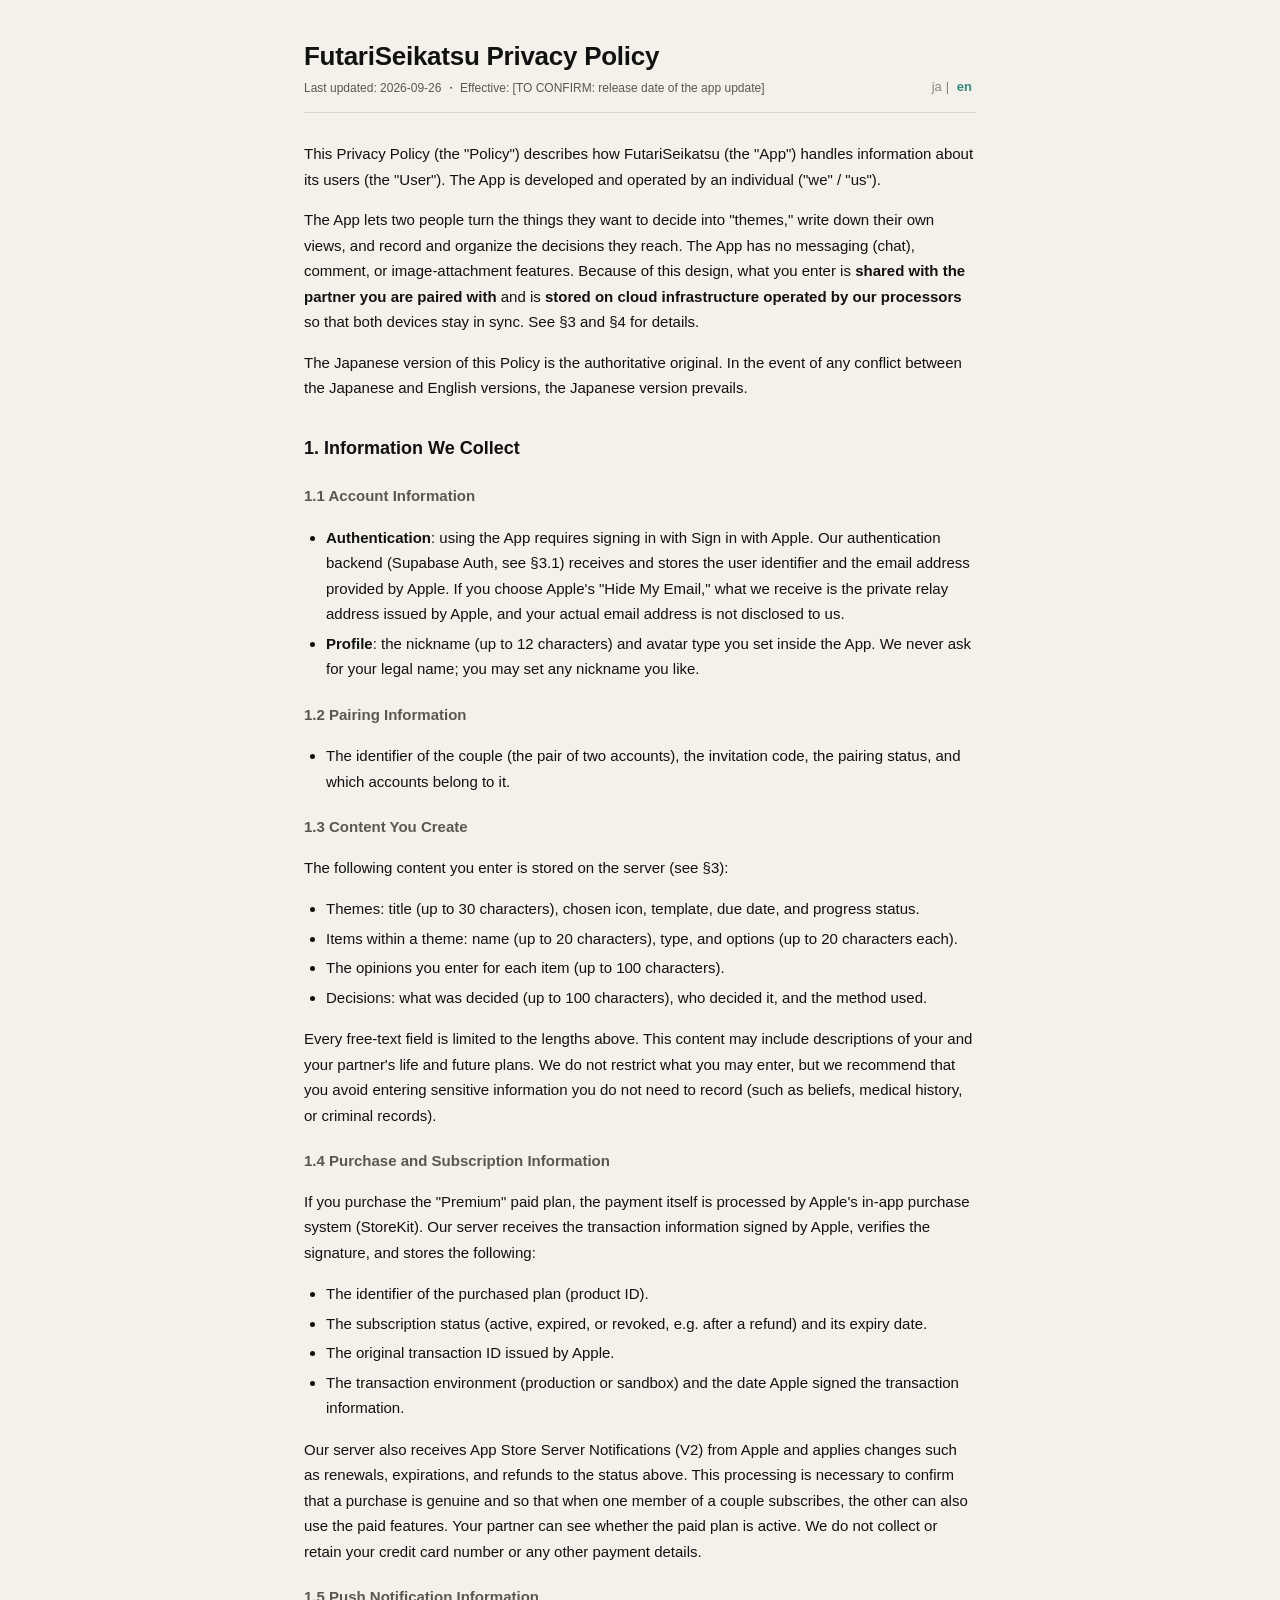
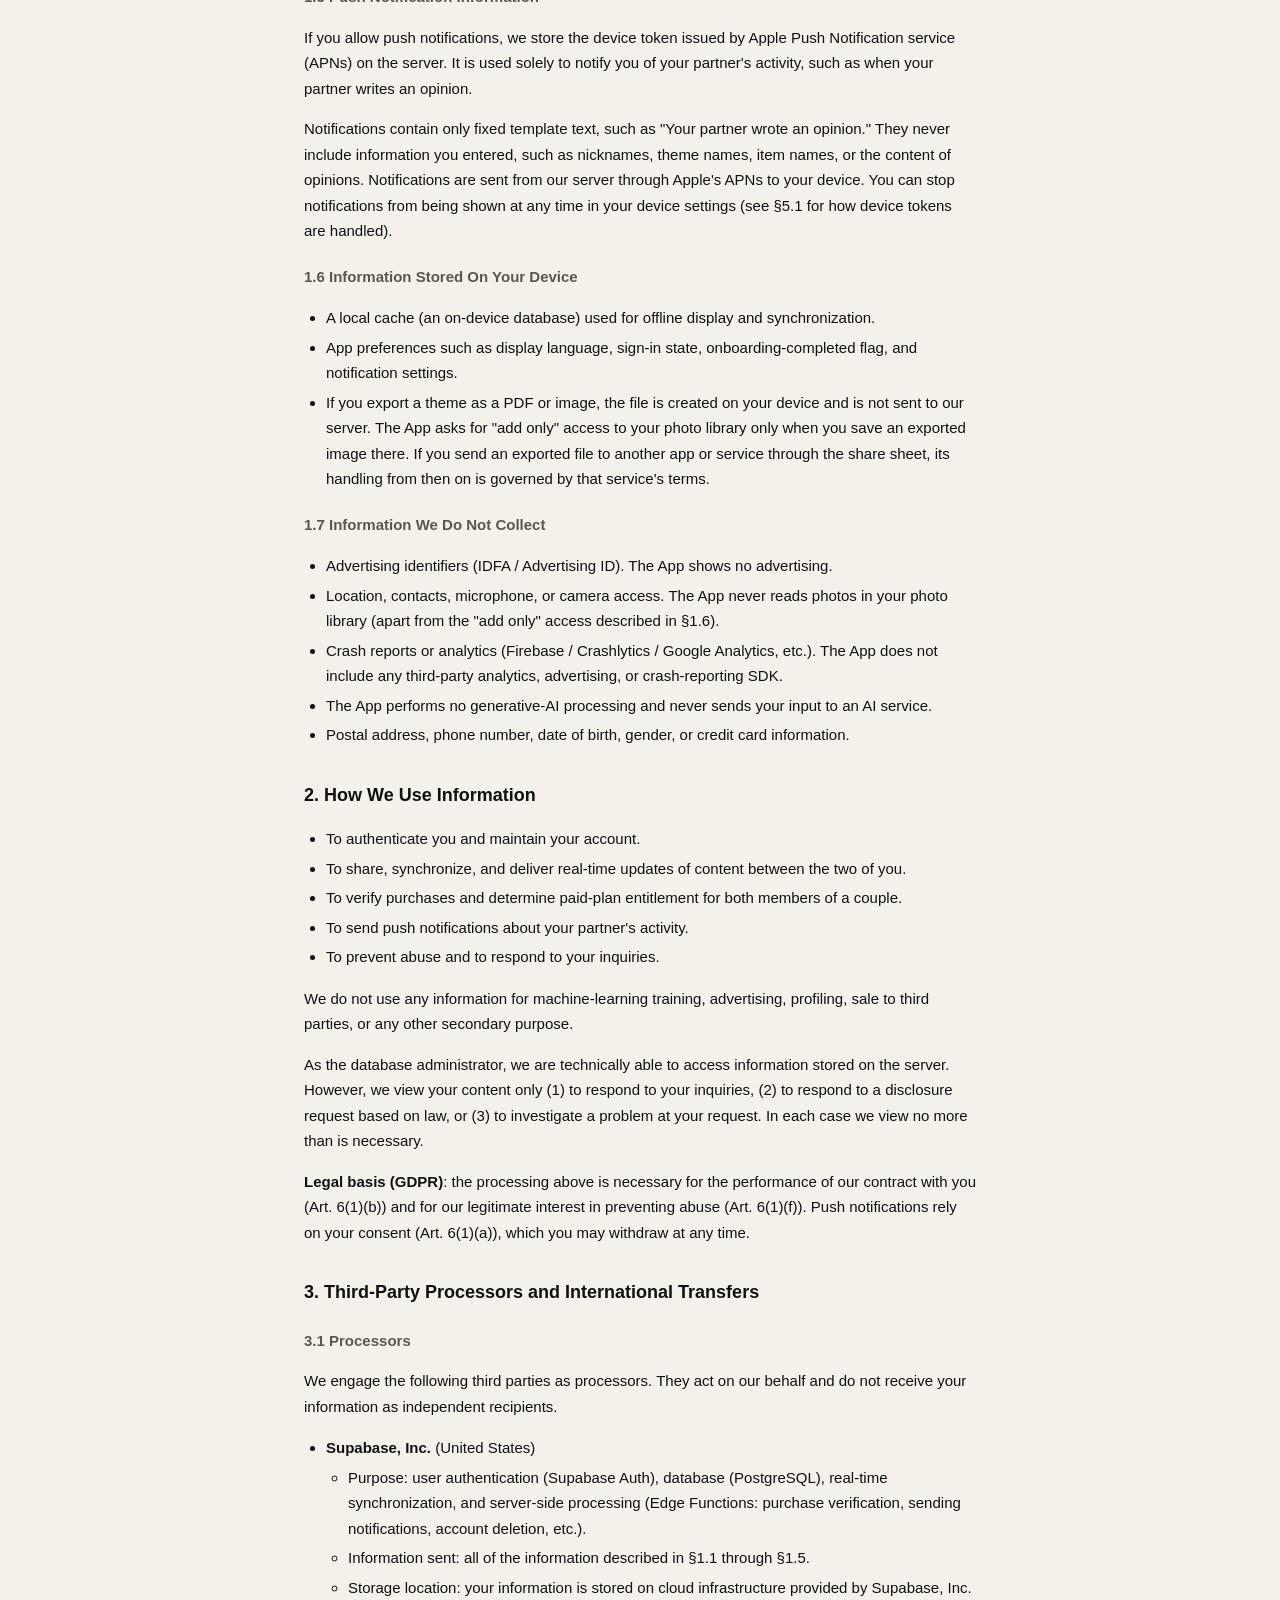
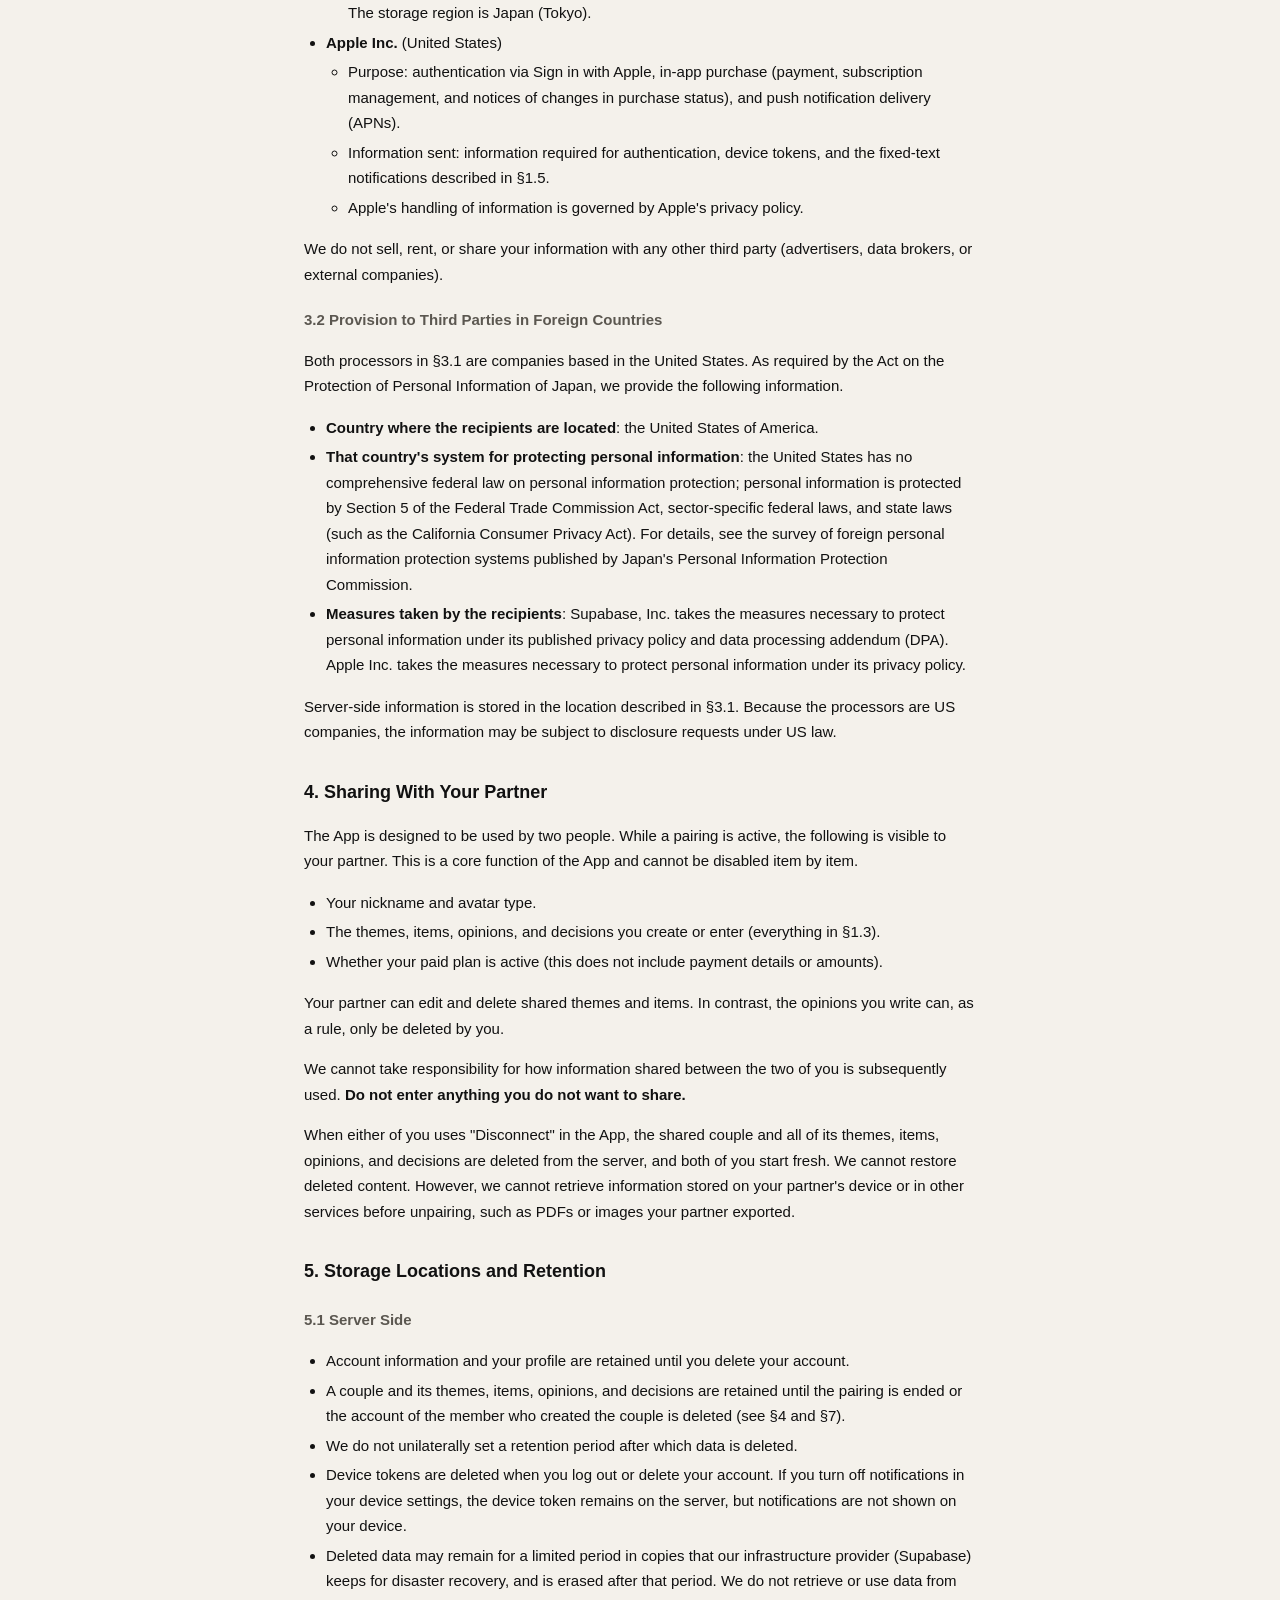
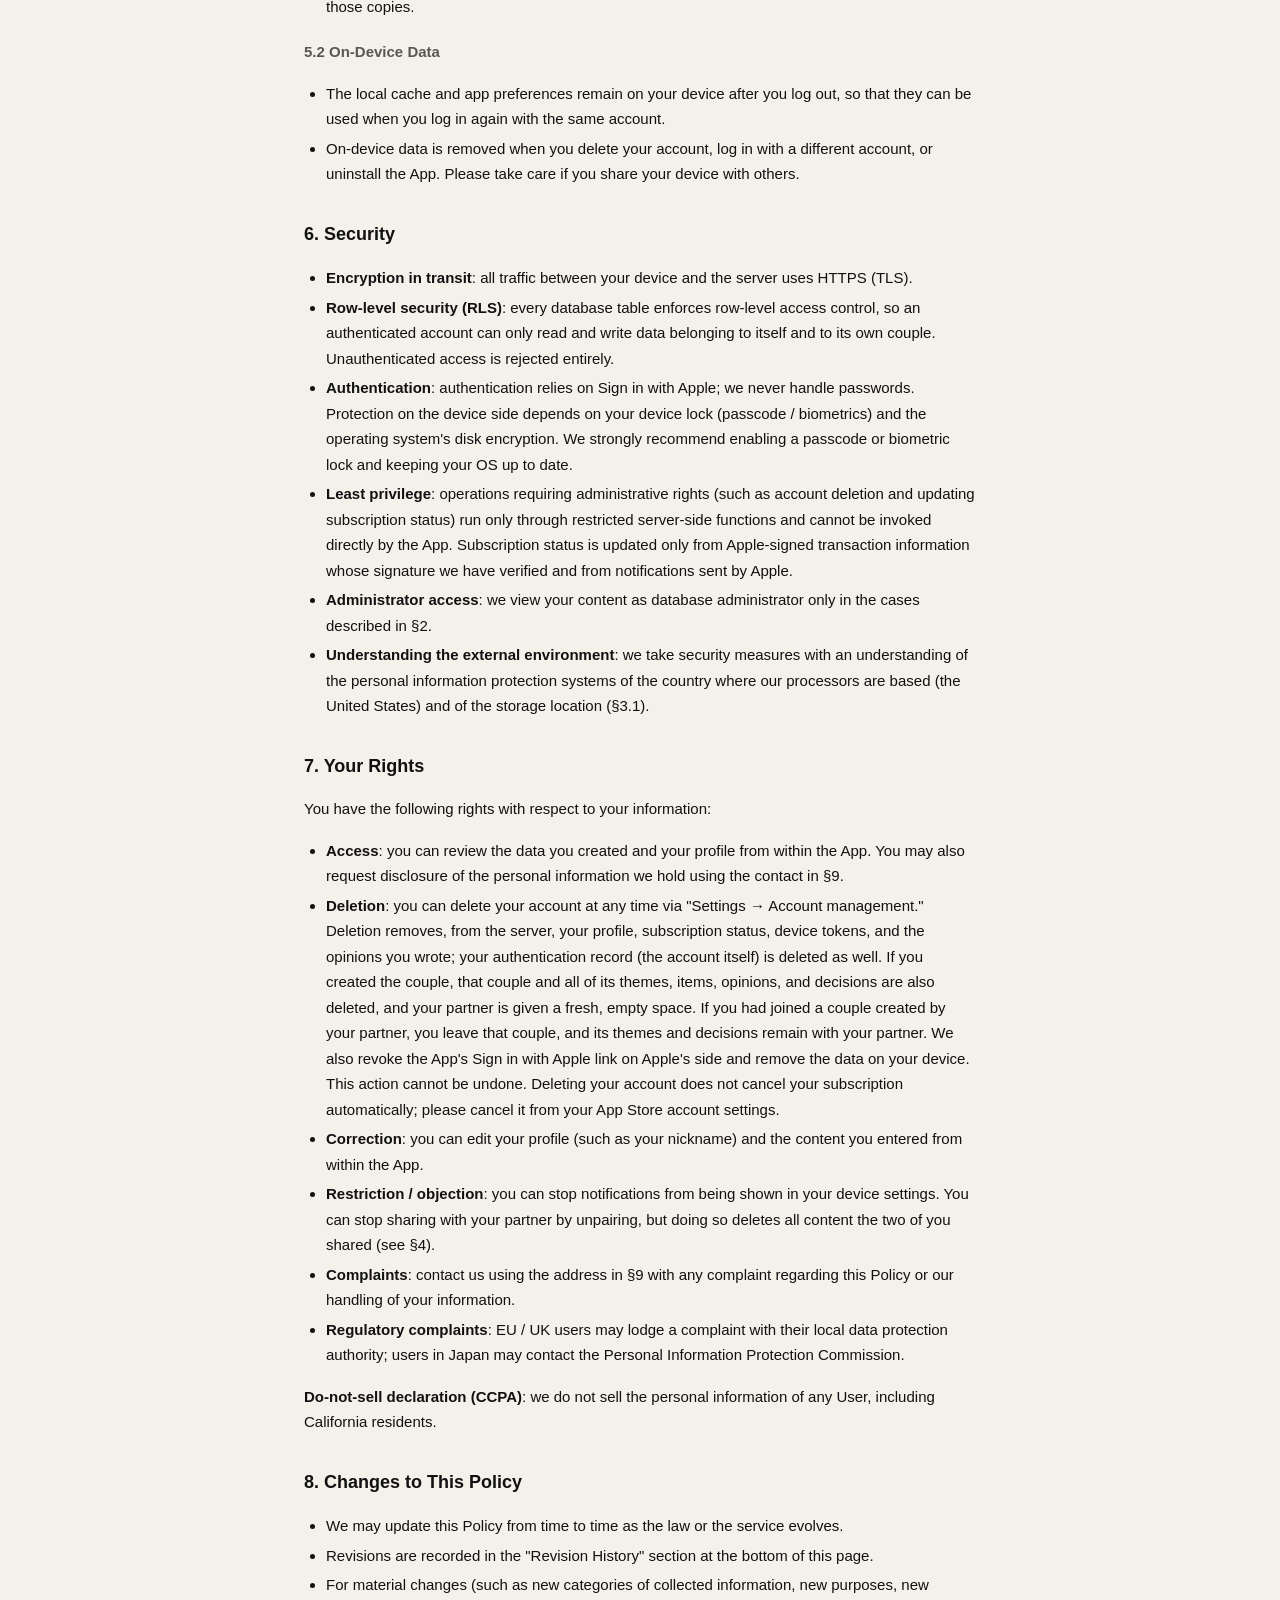
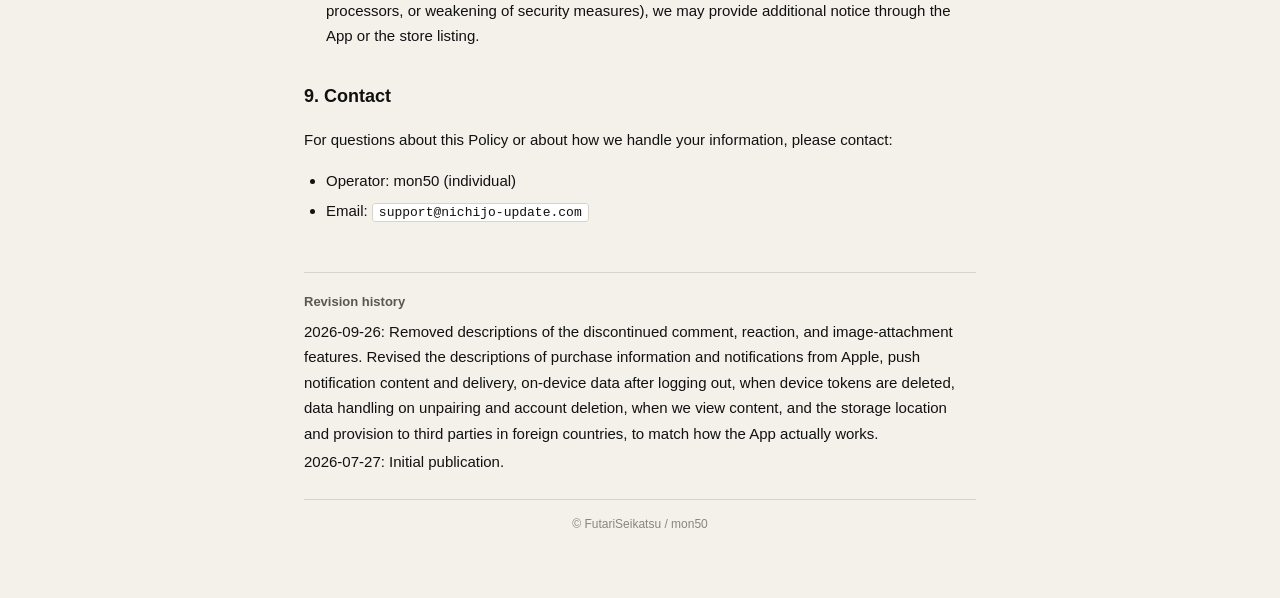
==== commit c02e95d5: "docs(privacy): 保存先リージョン・DPA・バックアップの記載を確定する - 本番の Supabase は ap-northeast-1（東京）であることを確認したので要確認を外す - D" ====
--- a/legal/privacy/en/index.html
+++ b/legal/privacy/en/index.html
@@ -176,7 +176,7 @@
             <li>Information sent: all of the information described in §1.1 through §1.5.</li>
             <li>
               Storage location: your information is stored on cloud infrastructure provided by Supabase, Inc.
-              The storage region is Japan (Tokyo). [TO CONFIRM: that the production Supabase project's region is ap-northeast-1 (Tokyo)]
+              The storage region is Japan (Tokyo).
             </li>
           </ul>
         </li>
@@ -210,8 +210,7 @@
         </li>
         <li>
           <strong>Measures taken by the recipients</strong>: Supabase, Inc. takes the measures necessary to
-          protect personal information under its privacy policy and data processing addendum (DPA).
-          [TO CONFIRM: whether a DPA with Supabase, Inc. has been executed]
+          protect personal information under its published privacy policy and data processing addendum (DPA).
           Apple Inc. takes the measures necessary to protect personal information under its privacy policy.
         </li>
       </ul>
@@ -257,8 +256,9 @@
           your device.
         </li>
         <li>
-          Deleted data may remain in backups kept for disaster recovery for a limited period and is erased
-          after that period. [TO CONFIRM: Supabase backup retention period (e.g. 7 days)]
+          Deleted data may remain for a limited period in copies that our infrastructure provider (Supabase)
+          keeps for disaster recovery, and is erased after that period. We do not retrieve or use data from
+          those copies.
         </li>
       </ul>
       <h3>5.2 On-Device Data</h3>
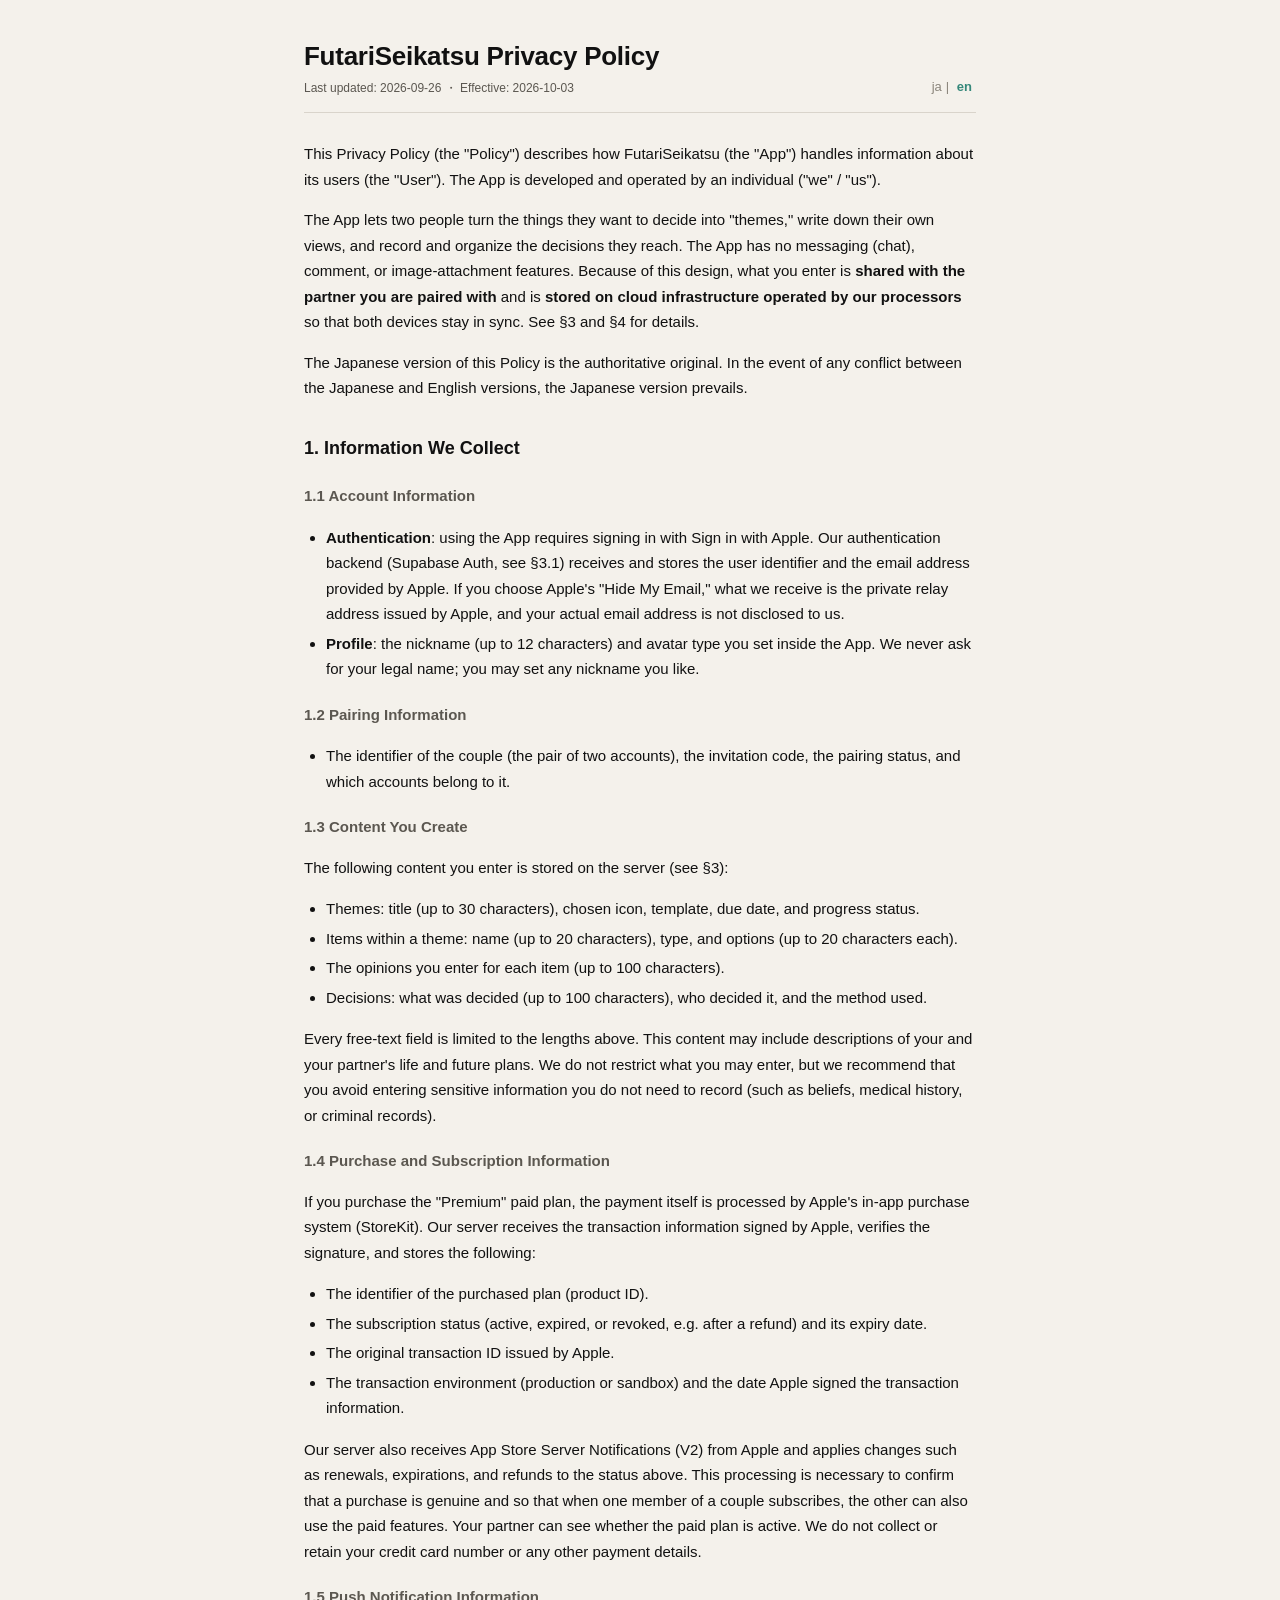
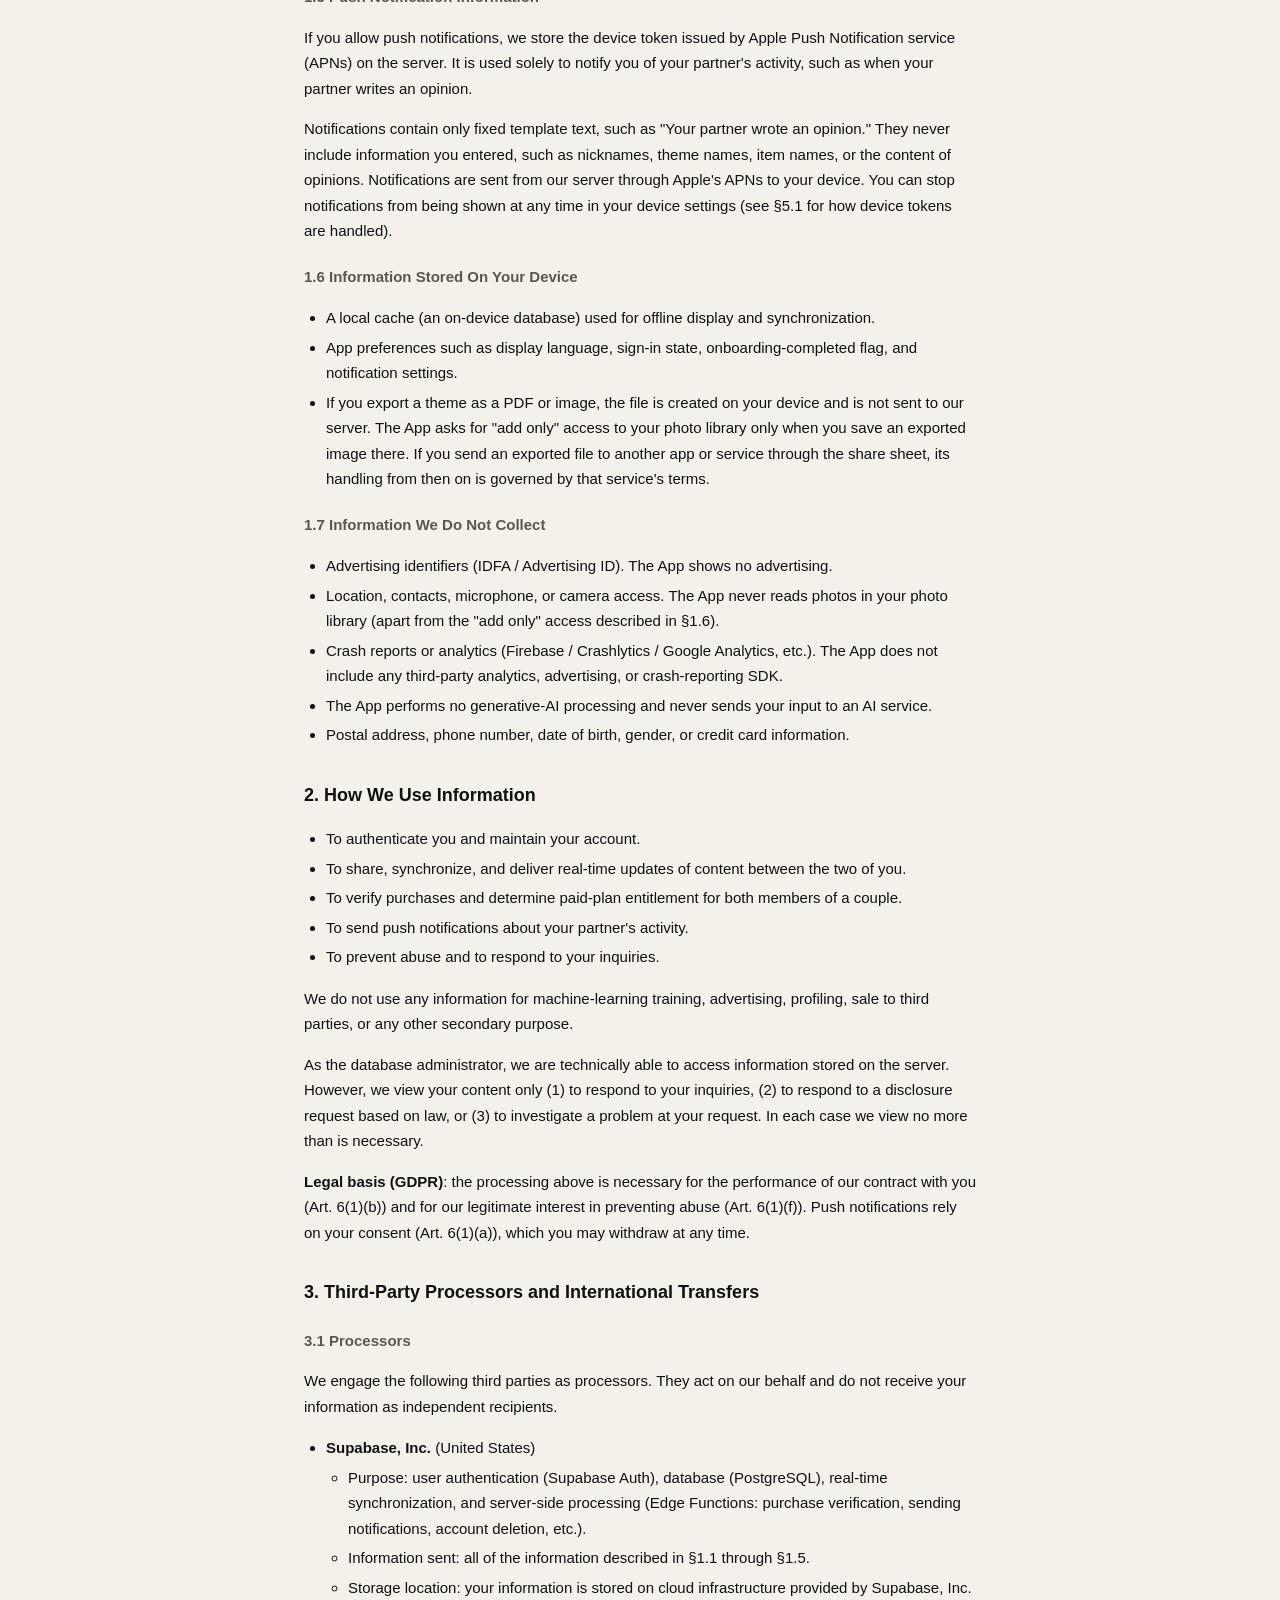
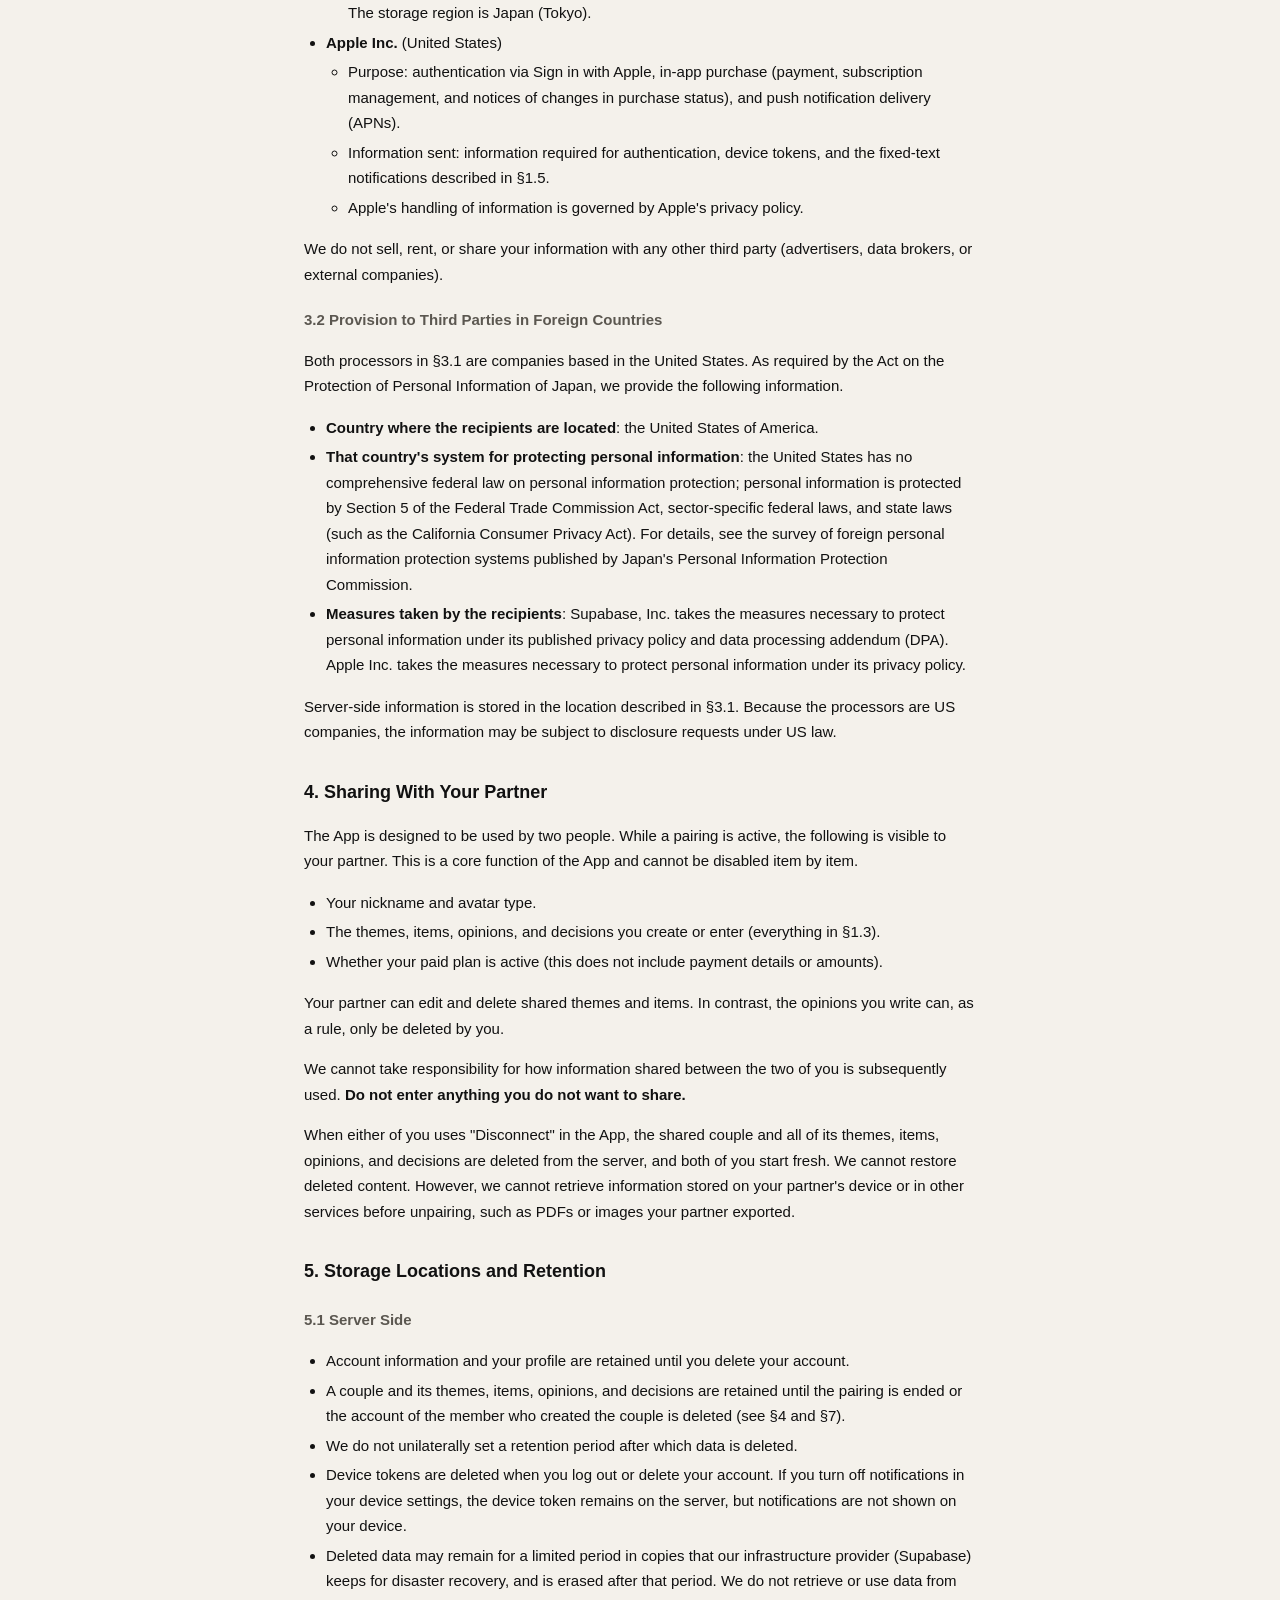
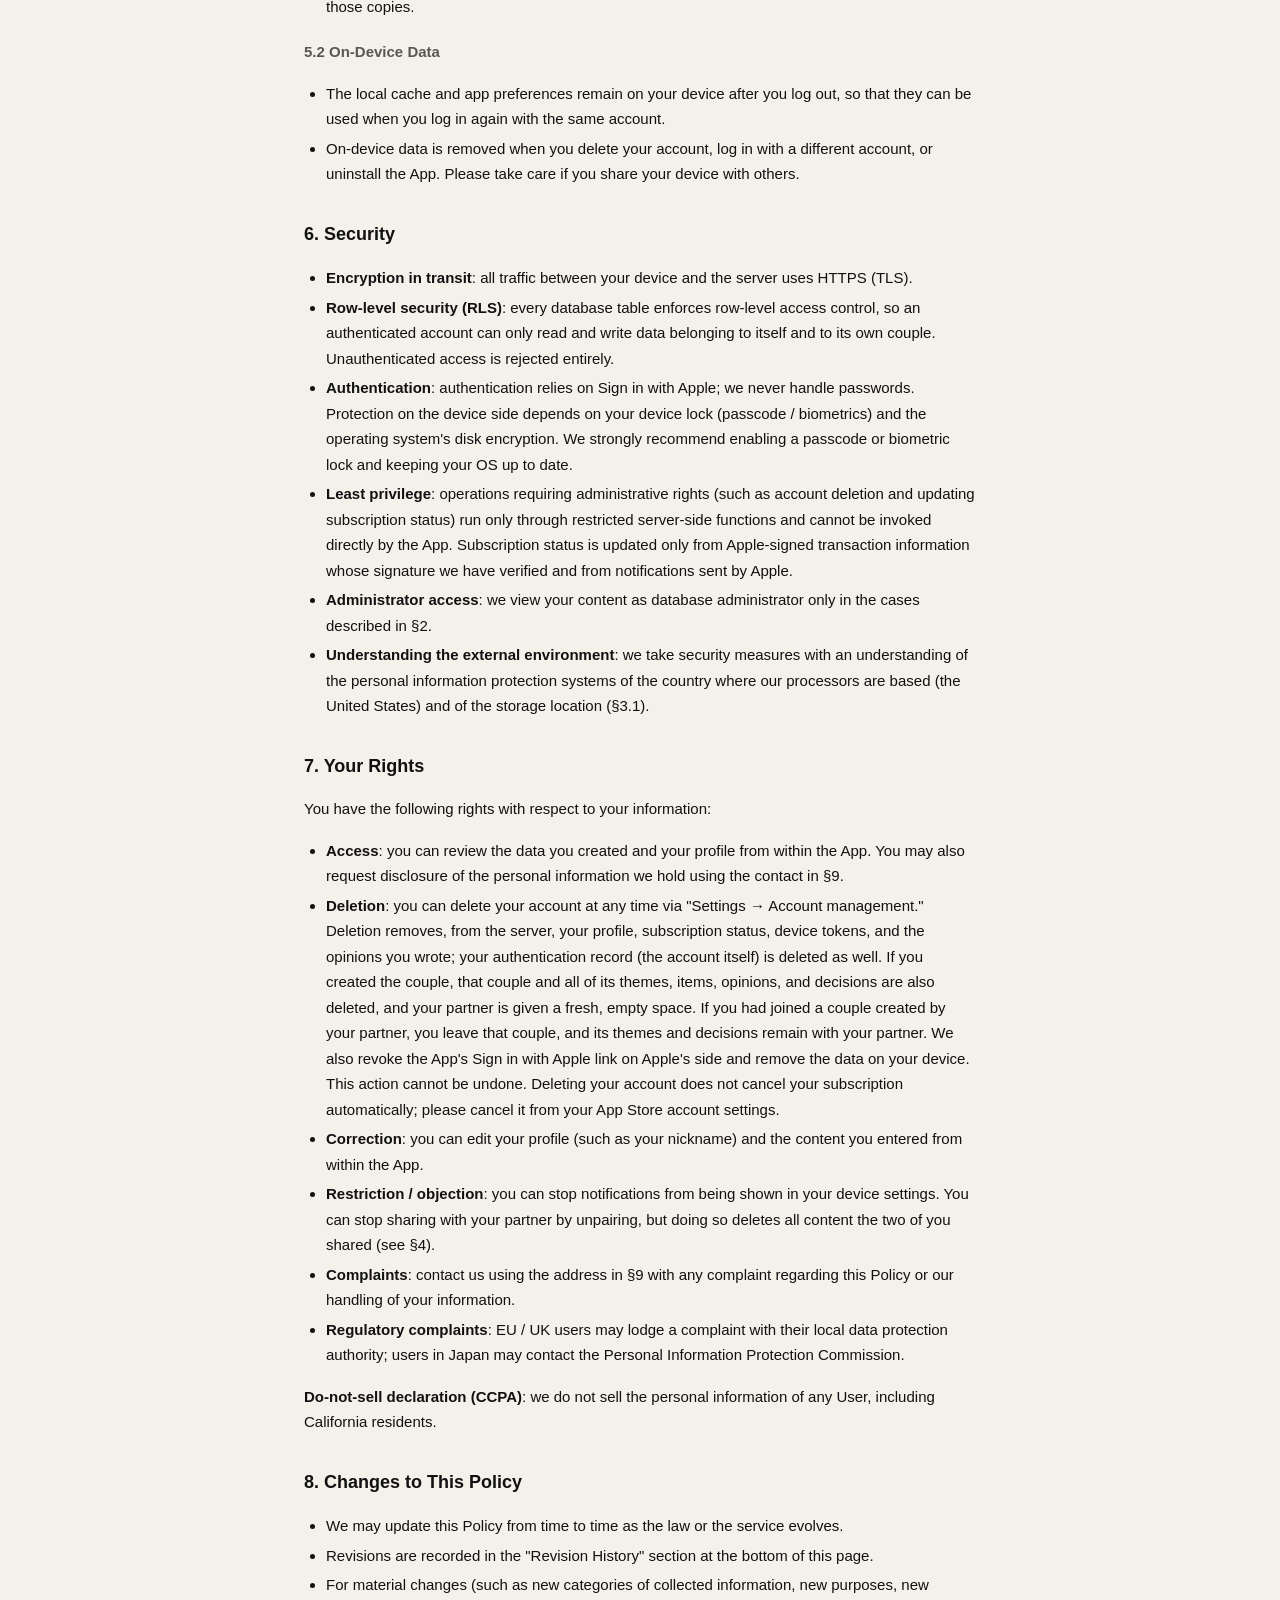
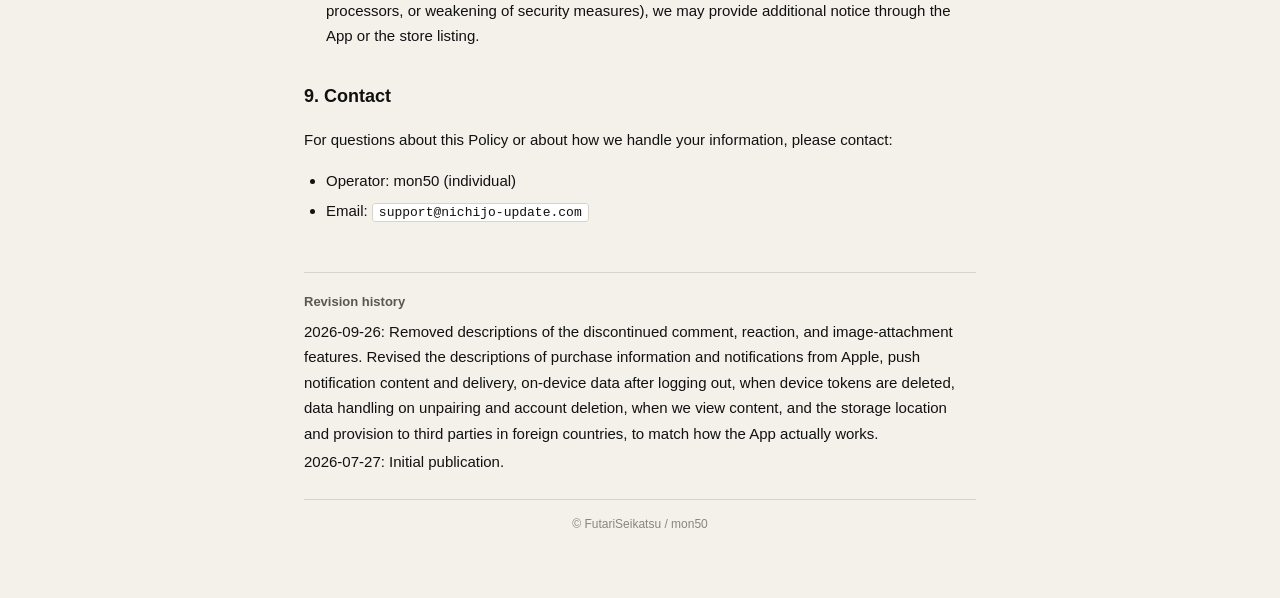
==== commit 349fe4ce: "docs(legal): 適用開始日を 2026-10-03 にする アプリ更新版の公開日。要確認の説明コメントも、埋め終わったので消す。  Co-Authored-By: Claude Opus 5" ====
--- a/legal/privacy/en/index.html
+++ b/legal/privacy/en/index.html
@@ -6,8 +6,6 @@
   - CCPA (Cal. Civ. Code §§1798.100-1798.199) — do-not-sell declaration
   - Apple App Store Review Guideline 5.1, 5.1.1(v) (in-app account deletion)
   - The Japanese version is the authoritative original; this English translation is provided for accessibility.
-
-  "[TO CONFIRM: ...]" marks facts the operator must verify and fill in before publishing (same spots as 【要確認】 in ja).
 -->
 <html lang="en">
   <head>
@@ -22,7 +20,7 @@
       <header class="head">
         <div>
           <h1>FutariSeikatsu Privacy Policy</h1>
-          <div class="sub">Last updated: 2026-09-26 ・ Effective: [TO CONFIRM: release date of the app update]</div>
+          <div class="sub">Last updated: 2026-09-26 ・ Effective: 2026-10-03</div>
         </div>
         <nav class="lang">
           <a href="../ja/">ja</a>|
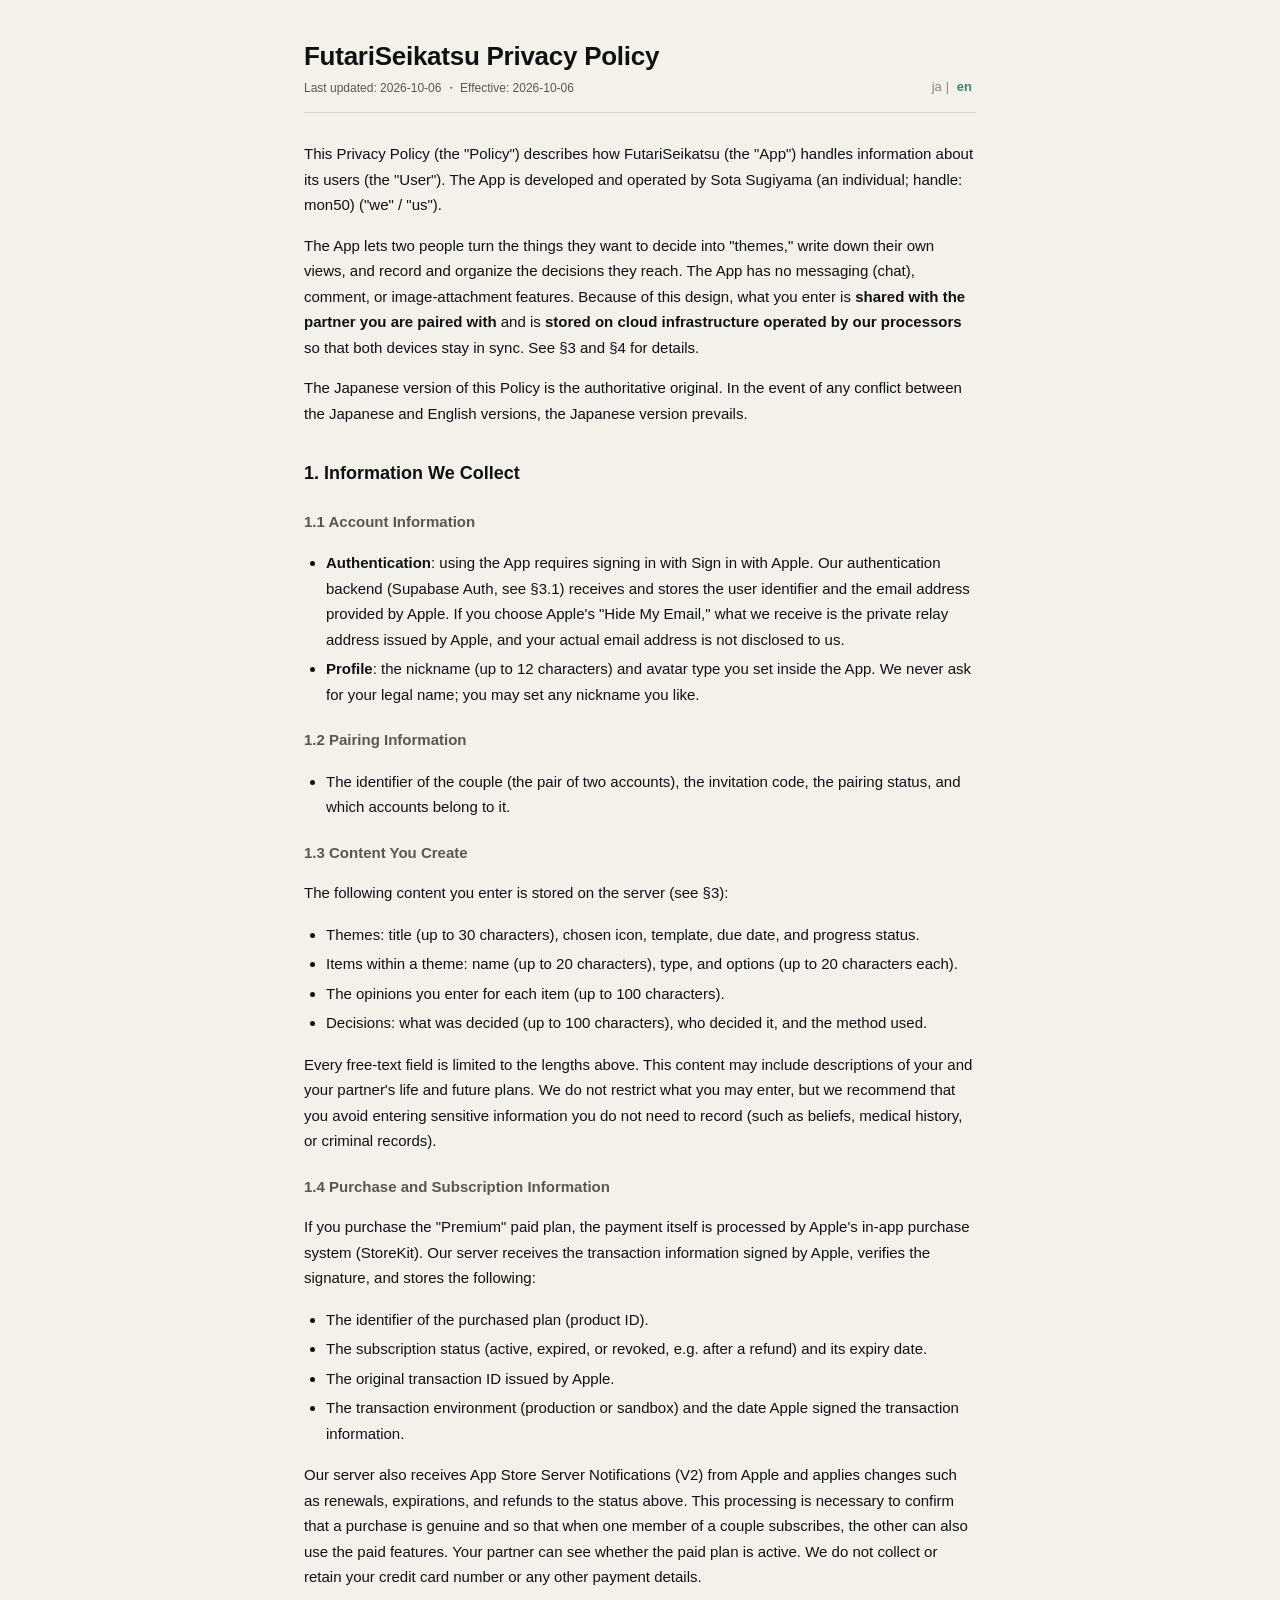
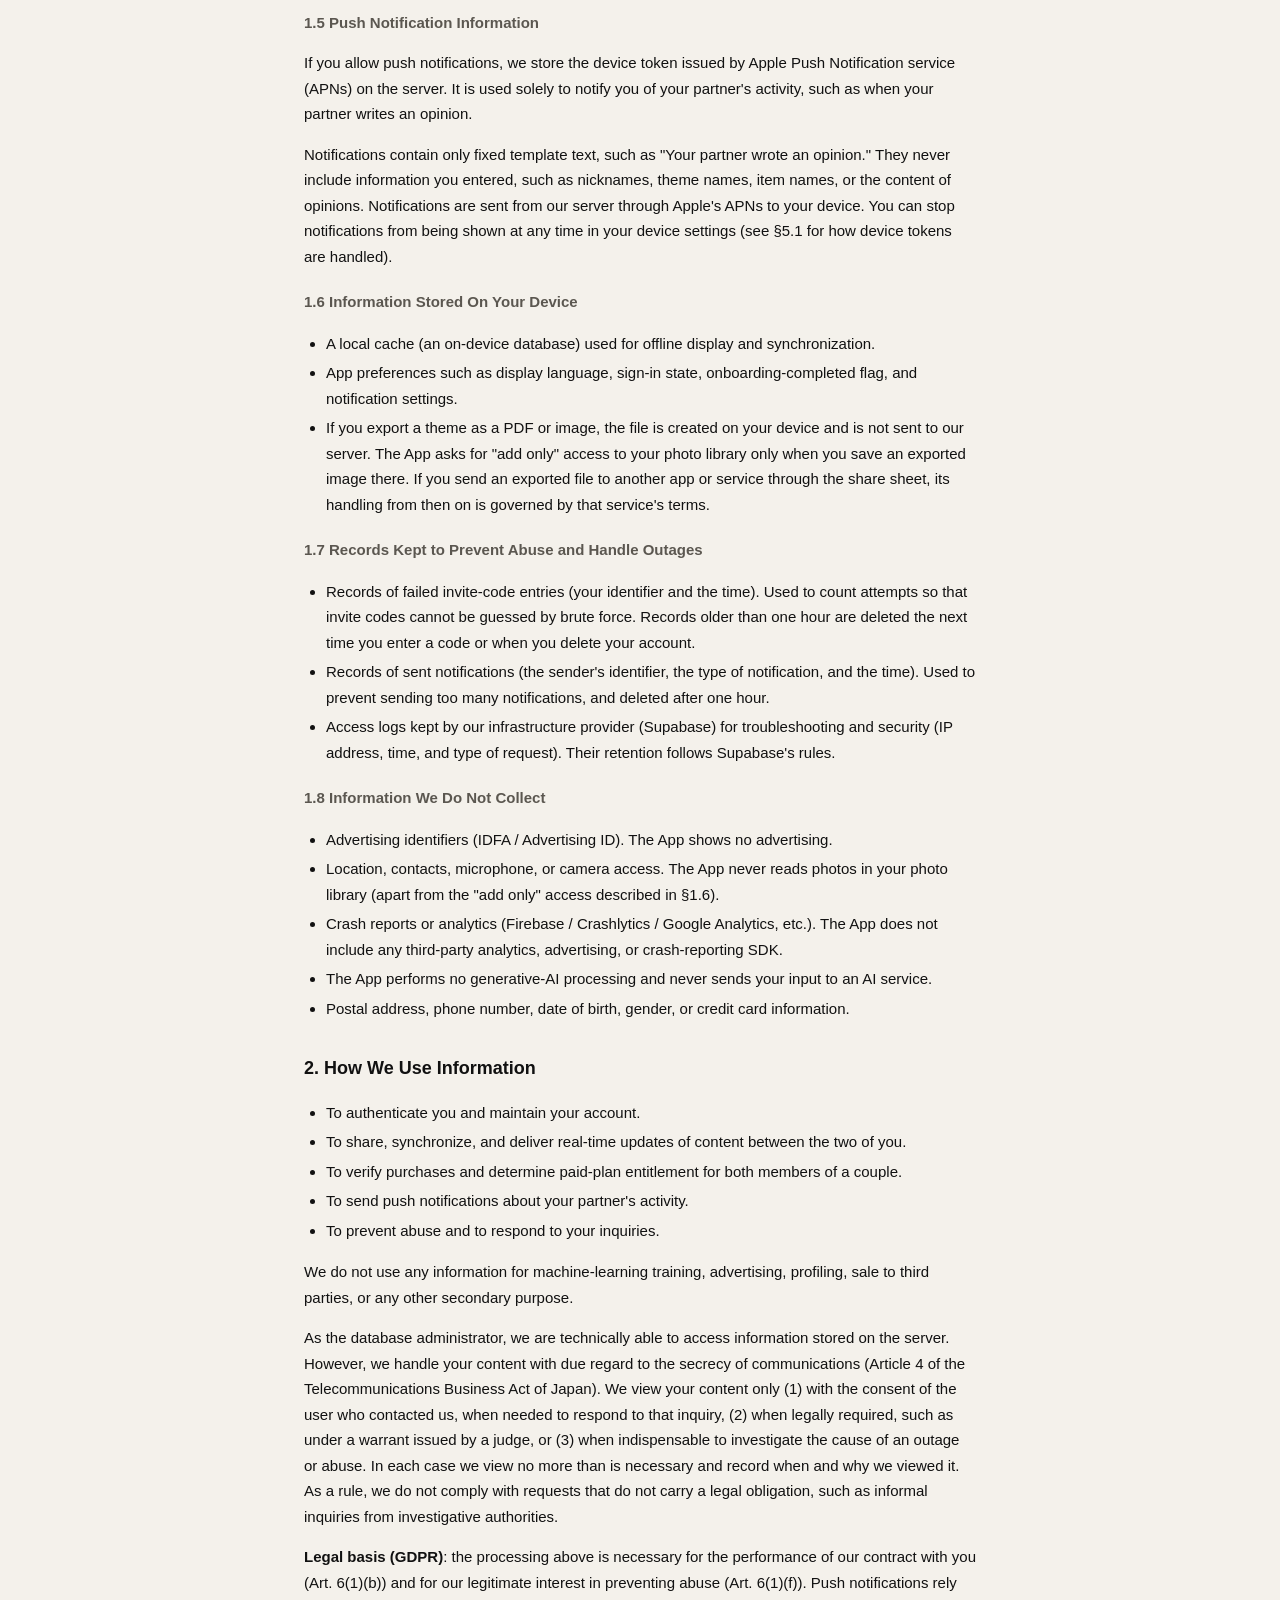
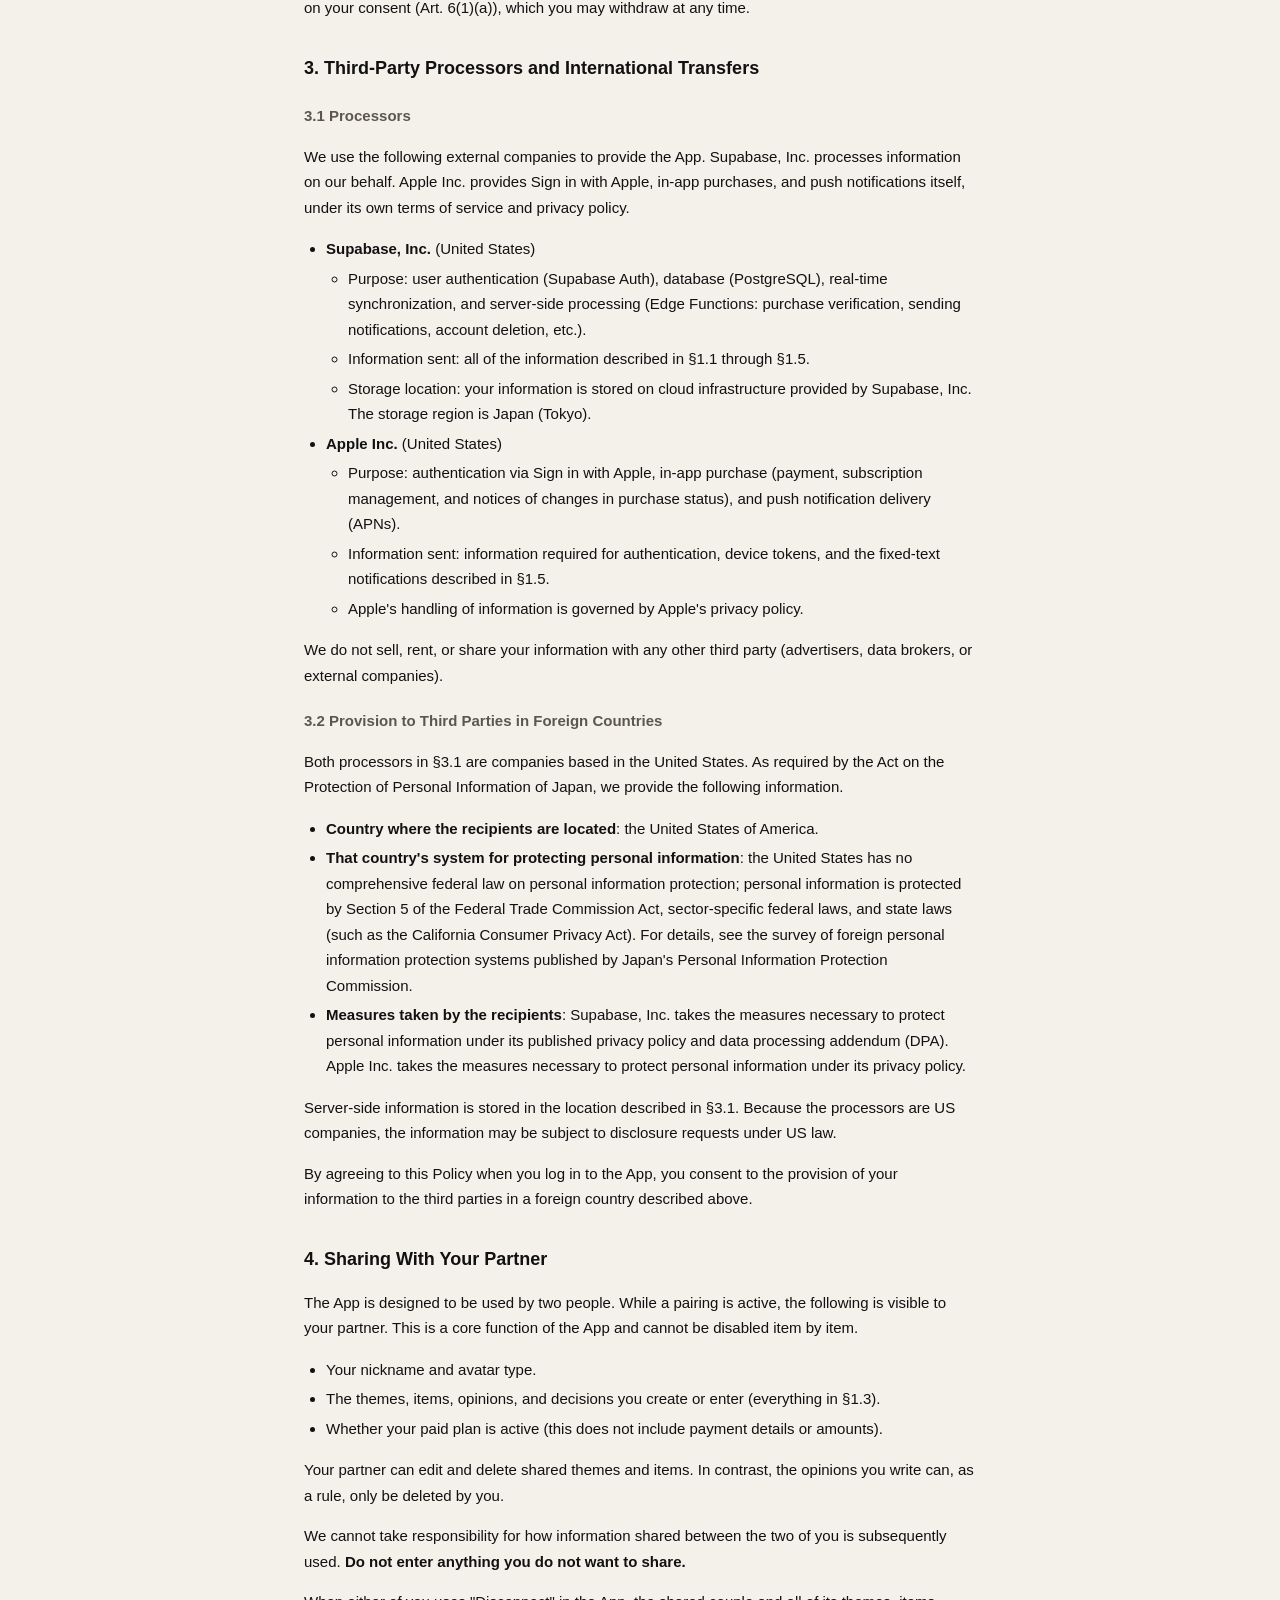
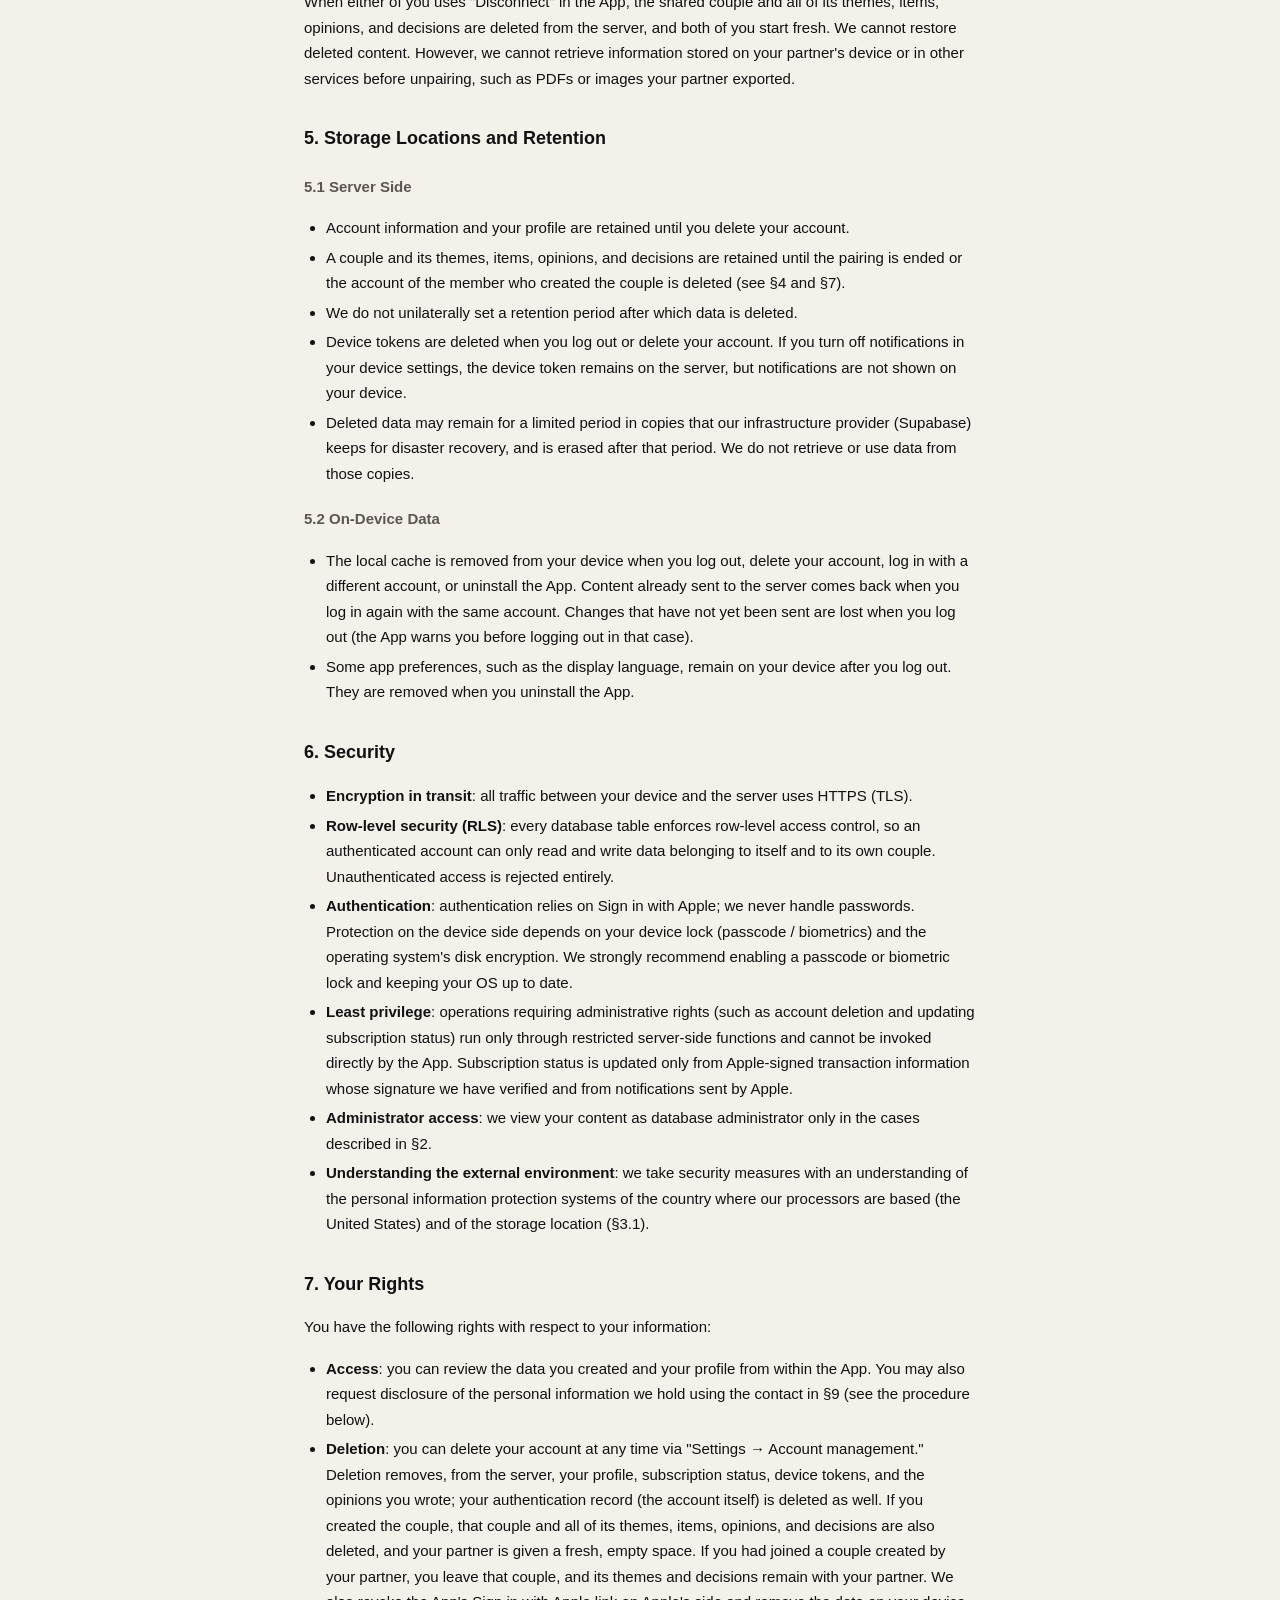
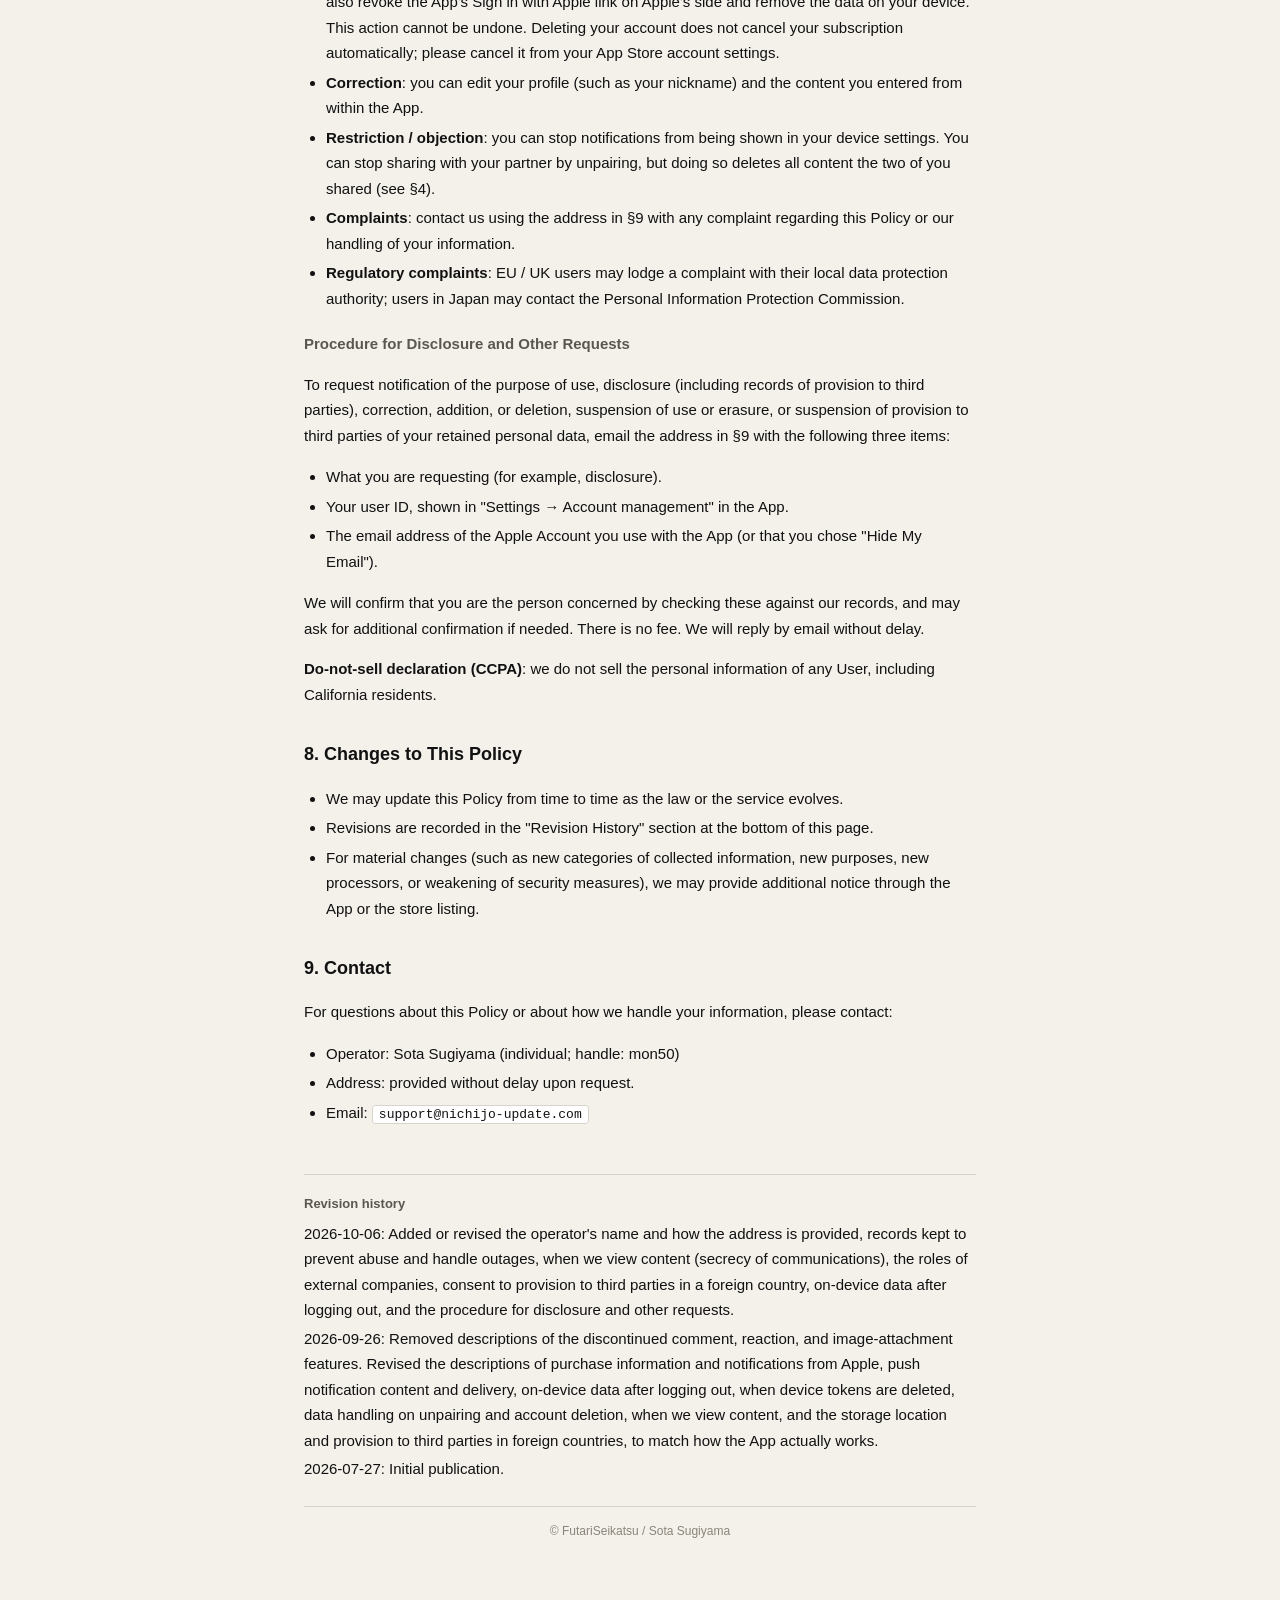
==== commit 9903c200: "docs(legal): 法務の点検（2026-10-06）に合わせて、規約・プライバシーポリシー・特商法の表記を直す - 運営者を「Sota Sugiyama（個人 / ハンドル mon50）」にそ" ====
--- a/legal/privacy/en/index.html
+++ b/legal/privacy/en/index.html
@@ -20,7 +20,7 @@
       <header class="head">
         <div>
           <h1>FutariSeikatsu Privacy Policy</h1>
-          <div class="sub">Last updated: 2026-09-26 ・ Effective: 2026-10-03</div>
+          <div class="sub">Last updated: 2026-10-06 ・ Effective: 2026-10-06</div>
         </div>
         <nav class="lang">
           <a href="../ja/">ja</a>|
@@ -30,7 +30,7 @@
 
       <p>
         This Privacy Policy (the "Policy") describes how FutariSeikatsu (the "App") handles information
-        about its users (the "User"). The App is developed and operated by an individual ("we" / "us").
+        about its users (the "User"). The App is developed and operated by Sota Sugiyama (an individual; handle: mon50) ("we" / "us").
       </p>
       <p>
         The App lets two people turn the things they want to decide into "themes," write down their own
@@ -127,7 +127,14 @@
         </li>
       </ul>
 
-      <h3>1.7 Information We Do Not Collect</h3>
+      <h3>1.7 Records Kept to Prevent Abuse and Handle Outages</h3>
+      <ul>
+        <li>Records of failed invite-code entries (your identifier and the time). Used to count attempts so that invite codes cannot be guessed by brute force. Records older than one hour are deleted the next time you enter a code or when you delete your account.</li>
+        <li>Records of sent notifications (the sender's identifier, the type of notification, and the time). Used to prevent sending too many notifications, and deleted after one hour.</li>
+        <li>Access logs kept by our infrastructure provider (Supabase) for troubleshooting and security (IP address, time, and type of request). Their retention follows Supabase's rules.</li>
+      </ul>
+
+      <h3>1.8 Information We Do Not Collect</h3>
       <ul>
         <li>Advertising identifiers (IDFA / Advertising ID). The App shows no advertising.</li>
         <li>Location, contacts, microphone, or camera access. The App never reads photos in your photo library (apart from the "add only" access described in §1.6).</li>
@@ -150,9 +157,13 @@
       </p>
       <p>
         As the database administrator, we are technically able to access information stored on the server.
-        However, we view your content only (1) to respond to your inquiries, (2) to respond to a disclosure
-        request based on law, or (3) to investigate a problem at your request. In each case we view no more
-        than is necessary.
+        However, we handle your content with due regard to the secrecy of communications (Article 4 of the
+        Telecommunications Business Act of Japan). We view your content only (1) with the consent of the user
+        who contacted us, when needed to respond to that inquiry, (2) when legally required, such as under a
+        warrant issued by a judge, or (3) when indispensable to investigate the cause of an outage or abuse.
+        In each case we view no more than is necessary and record when and why we viewed it. As a rule, we do
+        not comply with requests that do not carry a legal obligation, such as informal inquiries from
+        investigative authorities.
       </p>
       <p>
         <strong>Legal basis (GDPR)</strong>: the processing above is necessary for the performance of our
@@ -163,8 +174,9 @@
       <h2>3. Third-Party Processors and International Transfers</h2>
       <h3>3.1 Processors</h3>
       <p>
-        We engage the following third parties as processors. They act on our behalf and do not receive your
-        information as independent recipients.
+        We use the following external companies to provide the App. Supabase, Inc. processes information on
+        our behalf. Apple Inc. provides Sign in with Apple, in-app purchases, and push notifications itself,
+        under its own terms of service and privacy policy.
       </p>
       <ul>
         <li>
@@ -216,6 +228,10 @@
         Server-side information is stored in the location described in §3.1. Because the processors are US
         companies, the information may be subject to disclosure requests under US law.
       </p>
+      <p>
+        By agreeing to this Policy when you log in to the App, you consent to the provision of your information
+        to the third parties in a foreign country described above.
+      </p>
 
       <h2>4. Sharing With Your Partner</h2>
       <p>
@@ -262,12 +278,14 @@
       <h3>5.2 On-Device Data</h3>
       <ul>
         <li>
-          The local cache and app preferences remain on your device after you log out, so that they can be
-          used when you log in again with the same account.
-        </li>
-        <li>
-          On-device data is removed when you delete your account, log in with a different account, or
-          uninstall the App. Please take care if you share your device with others.
+          The local cache is removed from your device when you log out, delete your account, log in with a
+          different account, or uninstall the App. Content already sent to the server comes back when you log
+          in again with the same account. Changes that have not yet been sent are lost when you log out (the
+          App warns you before logging out in that case).
+        </li>
+        <li>
+          Some app preferences, such as the display language, remain on your device after you log out. They
+          are removed when you uninstall the App.
         </li>
       </ul>
 
@@ -305,7 +323,7 @@
       <h2>7. Your Rights</h2>
       <p>You have the following rights with respect to your information:</p>
       <ul>
-        <li><strong>Access</strong>: you can review the data you created and your profile from within the App. You may also request disclosure of the personal information we hold using the contact in §9.</li>
+        <li><strong>Access</strong>: you can review the data you created and your profile from within the App. You may also request disclosure of the personal information we hold using the contact in §9 (see the procedure below).</li>
         <li>
           <strong>Deletion</strong>: you can delete your account at any time via "Settings → Account
           management." Deletion removes, from the server, your profile, subscription status, device tokens,
@@ -326,6 +344,21 @@
         <li><strong>Complaints</strong>: contact us using the address in §9 with any complaint regarding this Policy or our handling of your information.</li>
         <li><strong>Regulatory complaints</strong>: EU / UK users may lodge a complaint with their local data protection authority; users in Japan may contact the Personal Information Protection Commission.</li>
       </ul>
+      <h3>Procedure for Disclosure and Other Requests</h3>
+      <p>
+        To request notification of the purpose of use, disclosure (including records of provision to third
+        parties), correction, addition, or deletion, suspension of use or erasure, or suspension of provision to
+        third parties of your retained personal data, email the address in §9 with the following three items:
+      </p>
+      <ul>
+        <li>What you are requesting (for example, disclosure).</li>
+        <li>Your user ID, shown in "Settings → Account management" in the App.</li>
+        <li>The email address of the Apple Account you use with the App (or that you chose "Hide My Email").</li>
+      </ul>
+      <p>
+        We will confirm that you are the person concerned by checking these against our records, and may ask for
+        additional confirmation if needed. There is no fee. We will reply by email without delay.
+      </p>
       <p>
         <strong>Do-not-sell declaration (CCPA)</strong>: we do not sell the personal information of any
         User, including California residents.
@@ -345,13 +378,20 @@
       <h2>9. Contact</h2>
       <p>For questions about this Policy or about how we handle your information, please contact:</p>
       <ul>
-        <li>Operator: mon50 (individual)</li>
+        <li>Operator: Sota Sugiyama (individual; handle: mon50)</li>
+        <li>Address: provided without delay upon request.</li>
         <li>Email: <code>support@nichijo-update.com</code></li>
       </ul>
 
       <footer class="revisions">
         <strong>Revision history</strong>
         <ul>
+          <li>
+            2026-10-06: Added or revised the operator's name and how the address is provided, records kept to
+            prevent abuse and handle outages, when we view content (secrecy of communications), the roles of
+            external companies, consent to provision to third parties in a foreign country, on-device data after
+            logging out, and the procedure for disclosure and other requests.
+          </li>
           <li>
             2026-09-26: Removed descriptions of the discontinued comment, reaction, and image-attachment
             features. Revised the descriptions of purchase information and notifications from Apple, push
@@ -362,7 +402,7 @@
           <li>2026-07-27: Initial publication.</li>
         </ul>
       </footer>
-      <footer class="bottom">© FutariSeikatsu / mon50</footer>
+      <footer class="bottom">© FutariSeikatsu / Sota Sugiyama</footer>
     </main>
   </body>
 </html>
